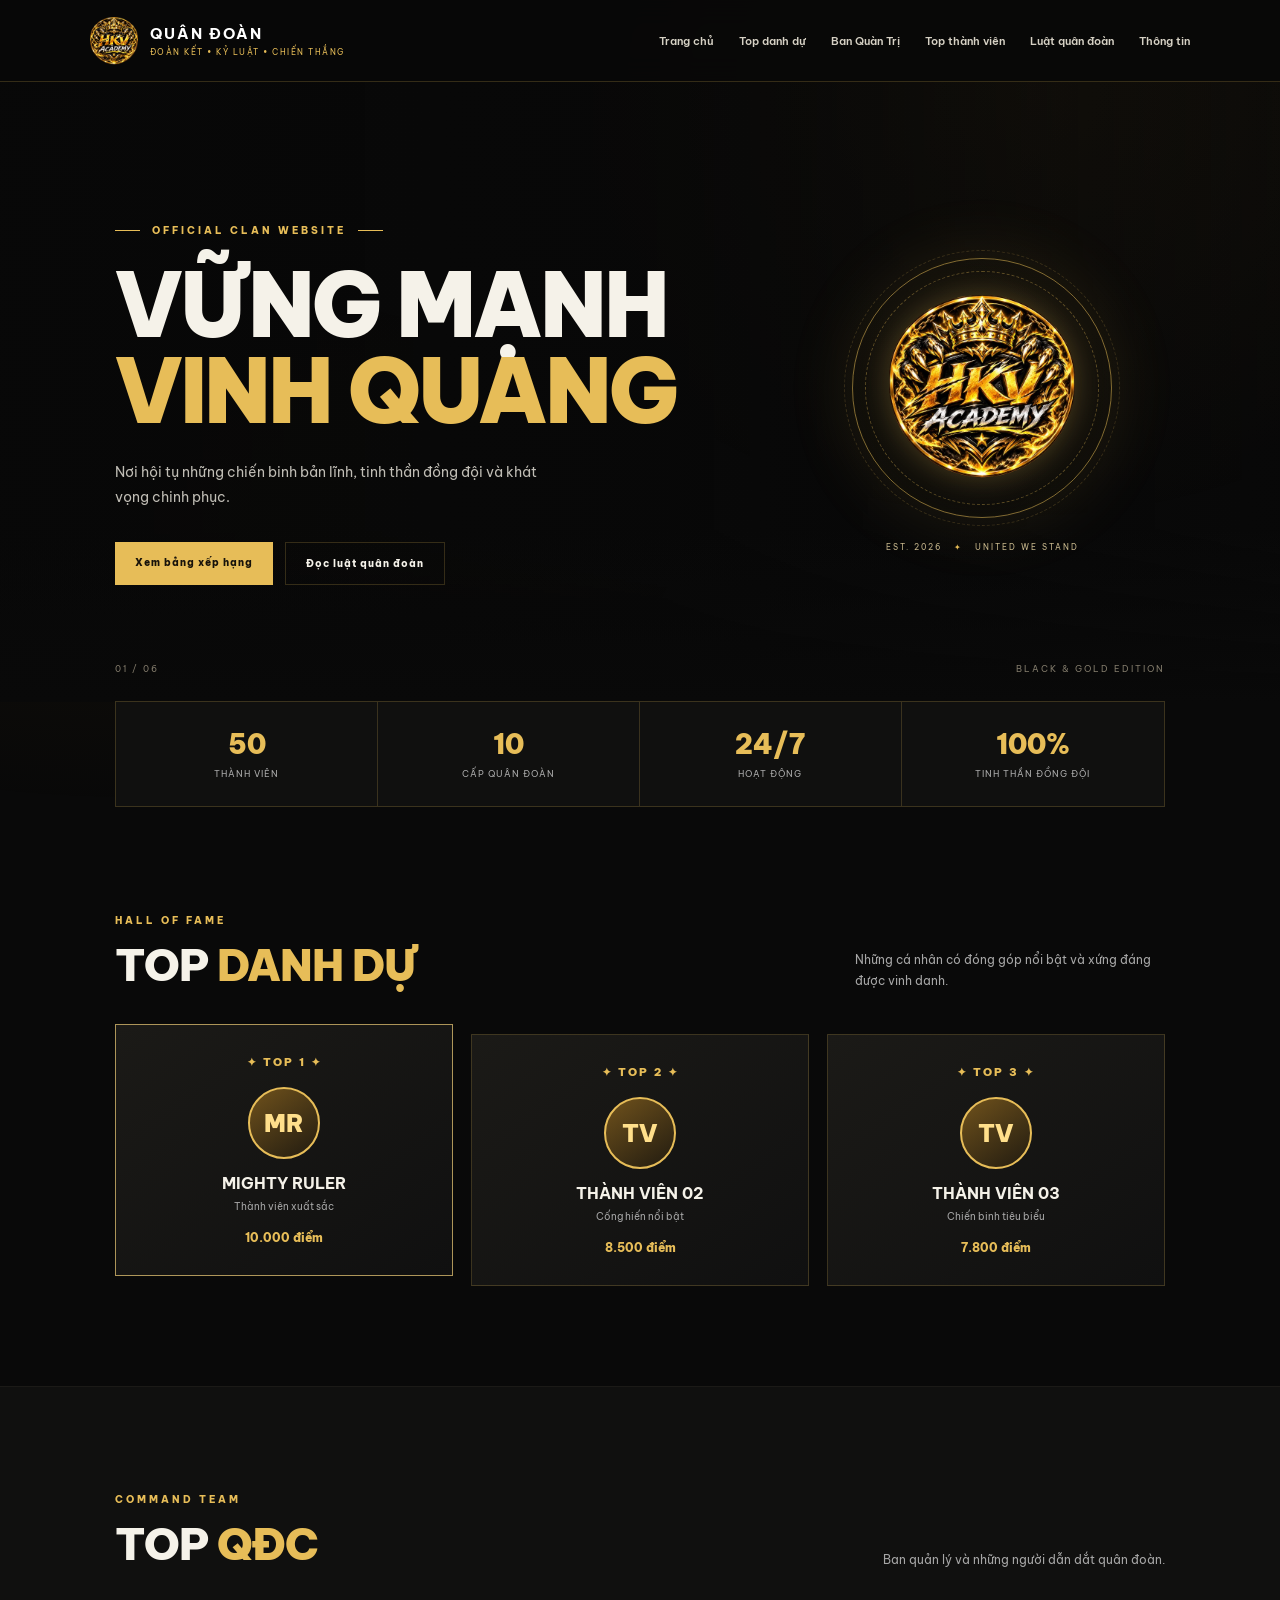
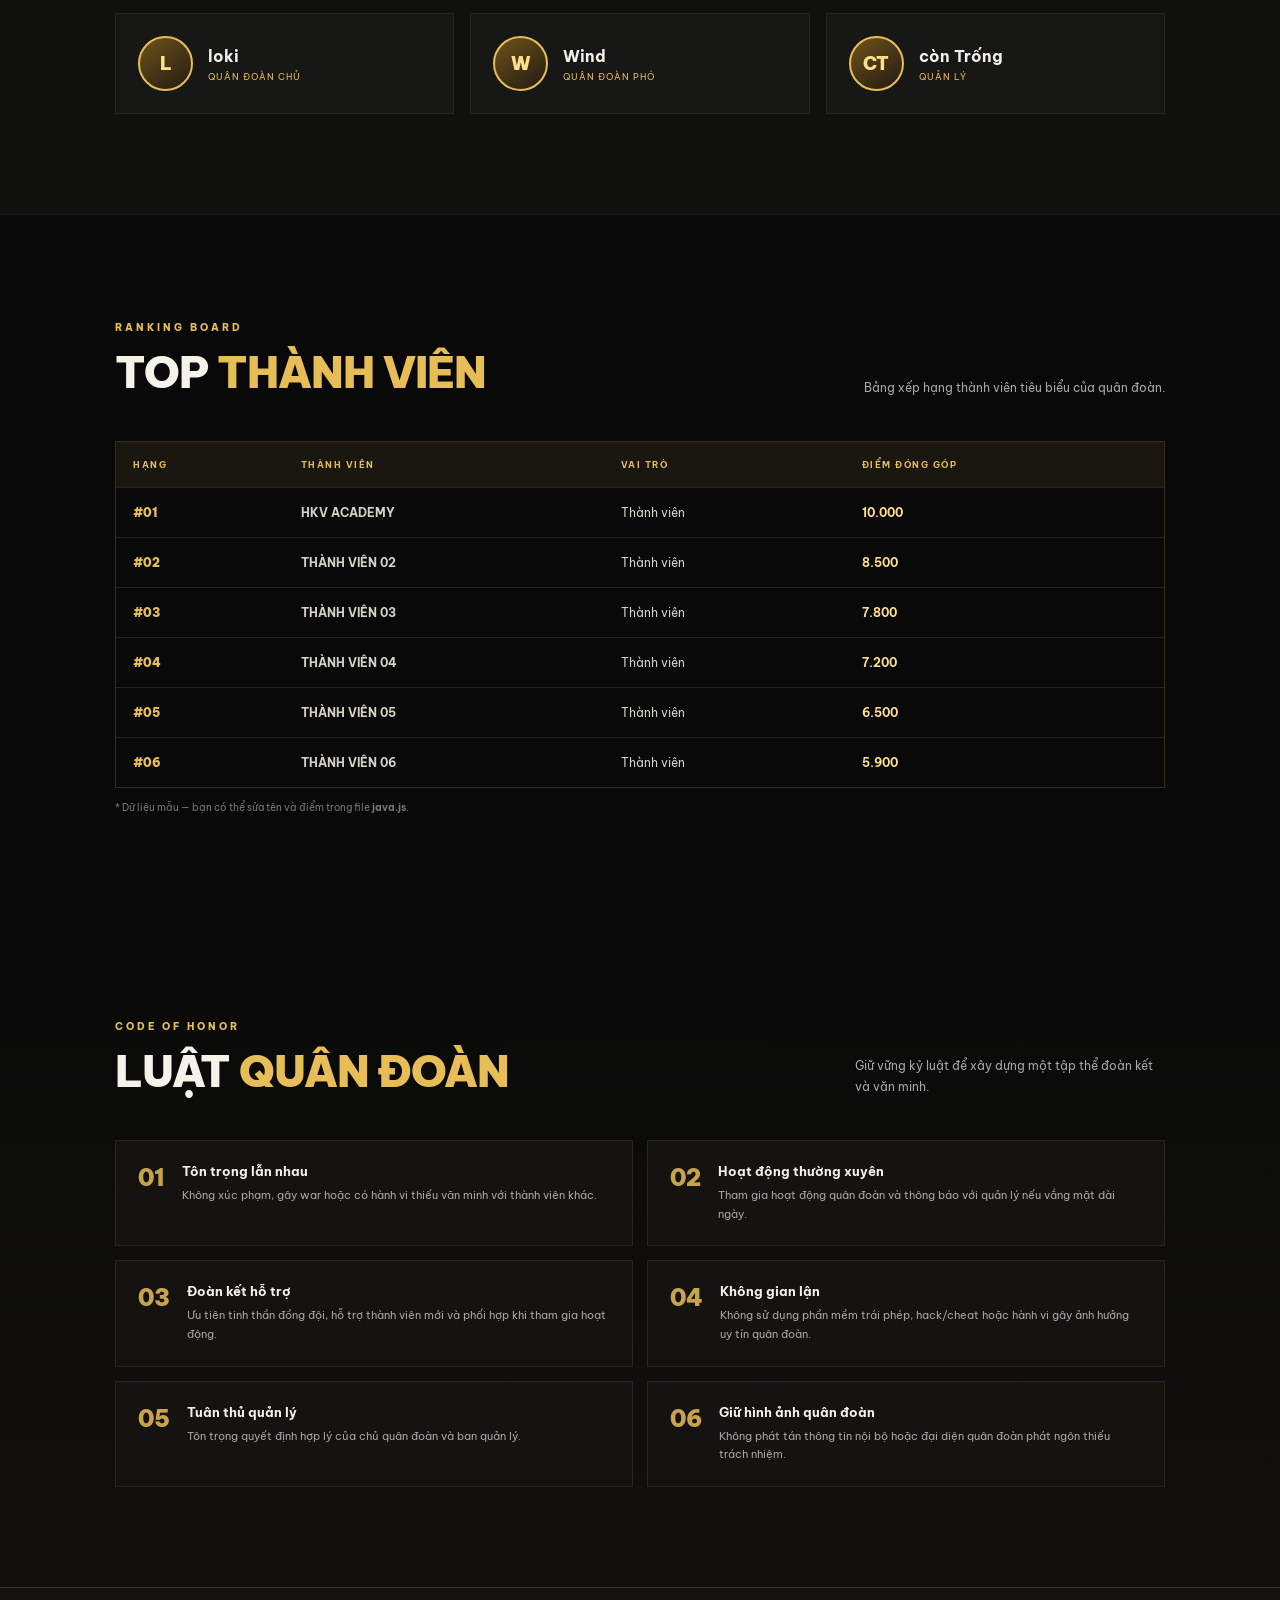
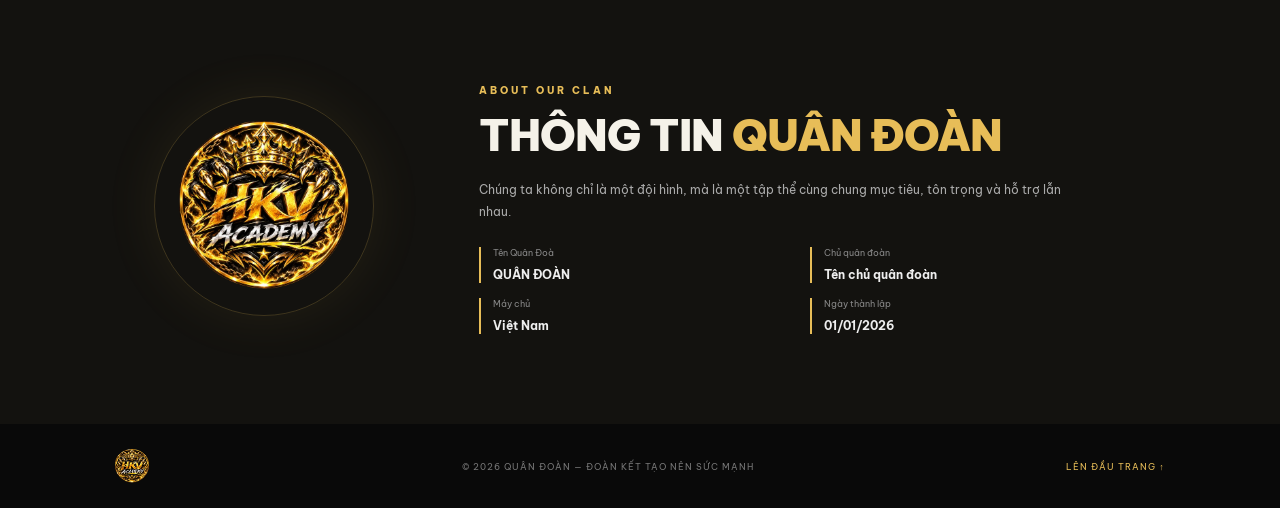
==== index.html @ 362e0b8a "Add files via upload" ====
<!DOCTYPE html>
<html lang="vi">
<head>
  <meta charset="UTF-8">
  <meta name="viewport" content="width=device-width, initial-scale=1.0">
  <meta name="theme-color" content="#090909">
  <title>QUÂN ĐOÀN | Trang chủ</title>
  <link rel="stylesheet" href="style.css">
</head>
<body>
  <div class="bg-glow"></div>
  <header class="site-header">
    <a class="brand" href="#home">
      <img src="logo.png" alt="Logo Quân Đoàn" class="brand-logo">
      <span><b>QUÂN ĐOÀN</b><small>ĐOÀN KẾT • KỶ LUẬT • CHIẾN THẮNG</small></span>
    </a>
    <button class="menu-toggle" id="menuToggle" aria-label="Mở menu">☰</button>
    <nav id="mainNav">
      <a href="#home">Trang chủ</a>
      <a href="#honor">Top danh dự</a>
      <a href="#leaders">Ban Quàn Trị</a>
      <a href="#members">Top thành viên</a>
      <a href="#rules">Luật quân đoàn</a>
      <a href="#about">Thông tin</a>
    </nav>
  </header>

  <main>
    <section class="hero" id="home">
      <div class="hero-content">
        <div class="eyebrow"><span></span> OFFICIAL CLAN WEBSITE <span></span></div>
        <h1>VỮNG MẠNH<br><em>VINH QUANG</em></h1>
        <p>Nơi hội tụ những chiến binh bản lĩnh, tinh thần đồng đội và khát vọng chinh phục.</p>
        <div class="hero-actions">
          <a class="btn btn-gold" href="#members">Xem bảng xếp hạng</a>
          <a class="btn btn-outline" href="#rules">Đọc luật quân đoàn</a>
        </div>
      </div>
      <div class="hero-mark">
        <div class="mark-ring"><img src="logo.png" alt="Biểu tượng quân đoàn"></div>
        <div class="mark-caption">EST. 2026 <span>✦</span> UNITED WE STAND</div>
      </div>
      <div class="hero-bottom"><span>01 / 06</span><span>BLACK & GOLD EDITION</span></div>
    </section>

    <section class="stats" aria-label="Thống kê quân đoàn">
      <div><strong id="statMembers">50</strong><span>Thành viên</span></div>
      <div><strong id="statLevel">10</strong><span>Cấp quân đoàn</span></div>
      <div><strong>24/7</strong><span>Hoạt động</span></div>
      <div><strong>100%</strong><span>Tinh thần đồng đội</span></div>
    </section>

    <section class="section" id="honor">
      <div class="section-heading">
        <div><span class="kicker">HALL OF FAME</span><h2>TOP <em>DANH DỰ</em></h2></div>
        <p>Những cá nhân có đóng góp nổi bật và xứng đáng được vinh danh.</p>
      </div>
      <div class="podium-grid" id="honorList"></div>
    </section>

    <section class="section dark-section" id="leaders">
      <div class="section-heading">
        <div><span class="kicker">COMMAND TEAM</span><h2>TOP <em>QĐC</em></h2></div>
        <p>Ban quản lý và những người dẫn dắt quân đoàn.</p>
      </div>
      <div class="leader-grid" id="leaderList"></div>
    </section>

    <section class="section" id="members">
      <div class="section-heading">
        <div><span class="kicker">RANKING BOARD</span><h2>TOP <em>THÀNH VIÊN</em></h2></div>
        <p>Bảng xếp hạng thành viên tiêu biểu của quân đoàn.</p>
      </div>
      <div class="table-wrap">
        <table>
          <thead><tr><th>HẠNG</th><th>THÀNH VIÊN</th><th>VAI TRÒ</th><th>ĐIỂM ĐÓNG GÓP</th></tr></thead>
          <tbody id="memberTable"></tbody>
        </table>
      </div>
      <p class="edit-note">* Dữ liệu mẫu — bạn có thể sửa tên và điểm trong file <b>java.js</b>.</p>
    </section>

    <section class="section rules-section" id="rules">
      <div class="section-heading">
        <div><span class="kicker">CODE OF HONOR</span><h2>LUẬT <em>QUÂN ĐOÀN</em></h2></div>
        <p>Giữ vững kỷ luật để xây dựng một tập thể đoàn kết và văn minh.</p>
      </div>
      <div class="rules-grid" id="rulesList"></div>
    </section>

    <section class="about-section" id="about">
      <div class="about-logo"><img src="logo.png" alt="Logo quân đoàn"></div>
      <div class="about-copy">
        <span class="kicker">ABOUT OUR CLAN</span>
        <h2>THÔNG TIN <em>QUÂN ĐOÀN</em></h2>
        <p class="about-description">Chúng ta không chỉ là một đội hình, mà là một tập thể cùng chung mục tiêu, tôn trọng và hỗ trợ lẫn nhau.</p>
        <div class="info-grid">
          <div><span>Tên Quân Đoà<nav></nav></span><b id="clanName">HKV ACADEMY</b></div>
          <div><span>Chủ quân đoàn</span><b id="clanLeader">LOKI</b></div>
          <div><span>Máy chủ</span><b id="clanServer">Việt Nam</b></div>
          <div><span>Ngày thành lập</span><b id="clanDate">5/9/2026</b></div>
        </div>
      </div>
    </section>
  </main>

  <footer>
    <img src="logo.png" alt="" class="footer-logo">
    <p>© <span id="year"></span> QUÂN ĐOÀN — ĐOÀN KẾT TẠO NÊN SỨC MẠNH</p>
    <a href="#home">LÊN ĐẦU TRANG ↑</a>
  </footer>
  <script src="java.js"></script>
</body>
</html>
---- style.css ----
@import url('https://fonts.googleapis.com/css2?family=Be+Vietnam+Pro:wght@300;400;500;600;700;800;900&display=swap');
:root{--gold:#e7bd58;--gold2:#ffdf8b;--black:#090909;--panel:#141414;--muted:#a6a6a6;--line:rgba(231,189,88,.2)}
*{box-sizing:border-box;margin:0;padding:0}
html{scroll-behavior:smooth;scroll-padding-top:90px}
body{font-family:'Be Vietnam Pro',Arial,sans-serif;background:var(--black);color:#f5f2e9;overflow-x:hidden}
.bg-glow{position:fixed;inset:0;pointer-events:none;background:radial-gradient(ellipse at 80% 10%,rgba(180,128,35,.09),transparent 38%),radial-gradient(ellipse at 10% 60%,rgba(180,128,35,.05),transparent 35%);z-index:-1}
.site-header{height:82px;padding:0 7%;display:flex;align-items:center;justify-content:space-between;background:rgba(8,8,8,.92);border-bottom:1px solid var(--line);position:sticky;top:0;z-index:20;backdrop-filter:blur(14px)}
.brand{display:flex;align-items:center;gap:12px;color:white;text-decoration:none}.brand-logo{width:48px;height:48px}.brand b{display:block;letter-spacing:2px;font-size:15px}.brand small{display:block;color:var(--gold);font-size:8px;letter-spacing:1.5px;margin-top:4px}
nav{display:flex;gap:25px}nav a{color:#d6d1c4;text-decoration:none;font-size:11px;font-weight:600;transition:.2s}nav a:hover{color:var(--gold)}
.menu-toggle{display:none;background:none;border:0;color:var(--gold);font-size:26px}
.hero{min-height:620px;padding:100px 9% 75px;display:flex;align-items:center;justify-content:space-between;position:relative;overflow:hidden;background:linear-gradient(90deg,rgba(8,8,8,.98) 0%,rgba(8,8,8,.82) 52%,rgba(8,8,8,.35) 100%),url('https://images.unsplash.com/photo-1519608487953-e999c86e7455?auto=format&fit=crop&w=1800&q=80') center/cover}
.hero:after{content:"";position:absolute;inset:0;background:linear-gradient(0deg,#090909,transparent 28%);pointer-events:none}
.hero-content{max-width:590px;z-index:1}.eyebrow,.kicker{color:var(--gold);font-size:10px;font-weight:800;letter-spacing:3px}.eyebrow{display:flex;align-items:center;gap:12px}.eyebrow span{width:25px;height:1px;background:var(--gold)}
h1{font-size:clamp(52px,7vw,88px);line-height:.98;letter-spacing:-3px;margin:25px 0;font-weight:900}h1 em,h2 em{font-style:normal;color:var(--gold)}
.hero-content p{max-width:440px;color:#c0bdb5;line-height:1.8;font-size:14px}.hero-actions{display:flex;gap:12px;margin-top:32px;flex-wrap:wrap}
.btn{padding:14px 20px;text-decoration:none;font-size:10px;font-weight:800;letter-spacing:1px;transition:.2s}.btn-gold{background:var(--gold);color:#17120a}.btn-gold:hover{background:var(--gold2);transform:translateY(-2px)}.btn-outline{border:1px solid var(--line);color:#f5f2e9}.btn-outline:hover{border-color:var(--gold);color:var(--gold)}
.hero-mark{z-index:1;text-align:center;margin-right:5%;}.mark-ring{width:260px;height:260px;border:1px solid rgba(231,189,88,.55);border-radius:50%;display:grid;place-items:center;box-shadow:0 0 70px rgba(231,189,88,.12),inset 0 0 50px rgba(231,189,88,.08);position:relative}.mark-ring:before,.mark-ring:after{content:"";position:absolute;inset:12px;border:1px dashed rgba(231,189,88,.35);border-radius:50%}.mark-ring:after{inset:-9px;border-color:rgba(231,189,88,.18)}.mark-ring img{width:72%;filter:drop-shadow(0 0 18px rgba(231,189,88,.35))}.mark-caption{font-size:8px;letter-spacing:2px;color:#c9b98f;margin-top:24px}.mark-caption span{color:var(--gold);padding:0 8px}.hero-bottom{position:absolute;z-index:2;bottom:28px;left:9%;right:9%;display:flex;justify-content:space-between;color:#827b6b;font-size:9px;letter-spacing:2px}
.stats{display:grid;grid-template-columns:repeat(4,1fr);margin:0 9%;border:1px solid var(--line);background:#10100f;transform:translateY(-1px)}.stats div{text-align:center;padding:25px 10px;border-right:1px solid var(--line)}.stats div:last-child{border:0}.stats strong{display:block;color:var(--gold);font-size:27px;font-weight:900}.stats span{font-size:9px;color:#aaa;letter-spacing:1px;text-transform:uppercase}
.section{padding:100px 9%}.dark-section{background:#10100f;border-top:1px solid #1b1a17;border-bottom:1px solid #1b1a17}.section-heading{display:flex;justify-content:space-between;align-items:end;gap:25px;margin-bottom:42px}.section-heading h2,.about-copy h2{font-size:clamp(28px,4vw,43px);letter-spacing:-1px;margin-top:10px;font-weight:900}.section-heading p{max-width:310px;color:var(--muted);font-size:12px;line-height:1.8}
.podium-grid{display:grid;grid-template-columns:repeat(3,1fr);gap:18px}.honor-card{background:linear-gradient(145deg,#1b1a17,#101010);border:1px solid var(--line);padding:30px 22px;text-align:center;position:relative}.honor-card:first-child{border-color:rgba(255,218,126,.65);transform:translateY(-10px)}.rank{color:var(--gold);font-size:11px;letter-spacing:2px;font-weight:900}.avatar{width:72px;height:72px;margin:18px auto 14px;border-radius:50%;display:grid;place-items:center;background:linear-gradient(145deg,#70521c,#211b10);border:2px solid var(--gold);color:var(--gold2);font-size:24px;font-weight:900}.honor-card h3,.leader-card h3{font-size:16px}.honor-card p,.leader-card p{color:var(--muted);font-size:10px;margin-top:7px}.honor-card .score{color:var(--gold);font-size:12px;margin-top:17px;font-weight:800}
.leader-grid{display:grid;grid-template-columns:repeat(3,1fr);gap:16px}.leader-card{padding:22px;background:#171715;border:1px solid #29251b;display:flex;align-items:center;gap:15px}.leader-card .avatar{width:55px;height:55px;flex:none;margin:0;font-size:18px}.leader-card .role{color:var(--gold);font-size:9px;letter-spacing:1px;margin-top:5px}
.table-wrap{overflow-x:auto;border:1px solid var(--line)}table{width:100%;border-collapse:collapse;min-width:560px}th{text-align:left;color:var(--gold);font-size:9px;letter-spacing:1.5px;background:#19170f;padding:17px}td{padding:17px;border-top:1px solid #24221c;color:#d6d2c8;font-size:12px}tbody tr:hover{background:#17150f}.rank-cell{color:var(--gold);font-weight:900}.points{color:var(--gold2);font-weight:700}.edit-note{color:#777;font-size:10px;margin-top:13px}
.rules-section{background:linear-gradient(180deg,#090909,#11100d)}.rules-grid{display:grid;grid-template-columns:repeat(2,1fr);gap:14px}.rule-card{display:flex;gap:17px;padding:22px;background:#141310;border:1px solid #29251b}.rule-number{font-size:23px;font-weight:900;color:var(--gold);opacity:.85}.rule-card h3{font-size:13px;margin-bottom:7px}.rule-card p{font-size:11px;color:var(--muted);line-height:1.7}
.about-section{padding:90px 12%;display:grid;grid-template-columns:260px 1fr;gap:65px;align-items:center;background:#13120f;border-top:1px solid var(--line)}.about-logo{width:220px;height:220px;border:1px solid var(--line);border-radius:50%;display:grid;place-items:center;box-shadow:0 0 55px rgba(231,189,88,.08)}.about-logo img{width:78%}.about-description{color:#aaa;font-size:12px;line-height:1.8;max-width:600px;margin:17px 0 25px}.info-grid{display:grid;grid-template-columns:repeat(2,1fr);gap:15px}.info-grid div{border-left:2px solid var(--gold);padding-left:12px}.info-grid span{display:block;color:#888;font-size:9px;margin-bottom:5px}.info-grid b{font-size:12px;color:#eee}
footer{padding:25px 9%;display:flex;align-items:center;justify-content:space-between;gap:15px;color:#777;font-size:9px;letter-spacing:1px}.footer-logo{width:34px}footer a{color:var(--gold);text-decoration:none}
@media(max-width:900px){.site-header{padding:0 5%}nav{gap:12px}nav a{font-size:9px}.hero{padding-left:7%;padding-right:7%}.hero-mark{margin-right:0}.mark-ring{width:210px;height:210px}.section{padding:75px 7%}.leader-grid{grid-template-columns:repeat(2,1fr)}}
@media(max-width:650px){.site-header{height:70px}.menu-toggle{display:block}nav{display:none;position:absolute;top:70px;left:0;right:0;padding:18px 6%;background:#0d0d0c;border-bottom:1px solid var(--line);flex-direction:column;gap:18px}nav.open{display:flex}nav a{font-size:11px}.hero{min-height:650px;padding-top:65px;display:block;background-position:60% center}.hero-mark{margin:55px auto 0;width:max-content}.mark-ring{width:145px;height:145px}.mark-caption{margin-top:14px;font-size:7px}.hero-bottom{left:7%;right:7%}.stats{margin:0 5%;grid-template-columns:repeat(2,1fr)}.stats div:nth-child(2){border-right:0}.stats div:nth-child(-n+2){border-bottom:1px solid var(--line)}.stats strong{font-size:22px}.section{padding:65px 6%}.section-heading{display:block}.section-heading p{margin-top:13px}.podium-grid{grid-template-columns:1fr;gap:12px}.honor-card:first-child{transform:none}.leader-grid{grid-template-columns:1fr}.rules-grid{grid-template-columns:1fr}.about-section{padding:65px 7%;grid-template-columns:1fr;gap:30px}.about-logo{width:150px;height:150px;margin:auto}.info-grid{gap:18px}footer{padding:22px 6%;flex-wrap:wrap}footer p{flex:1;min-width:190px}}
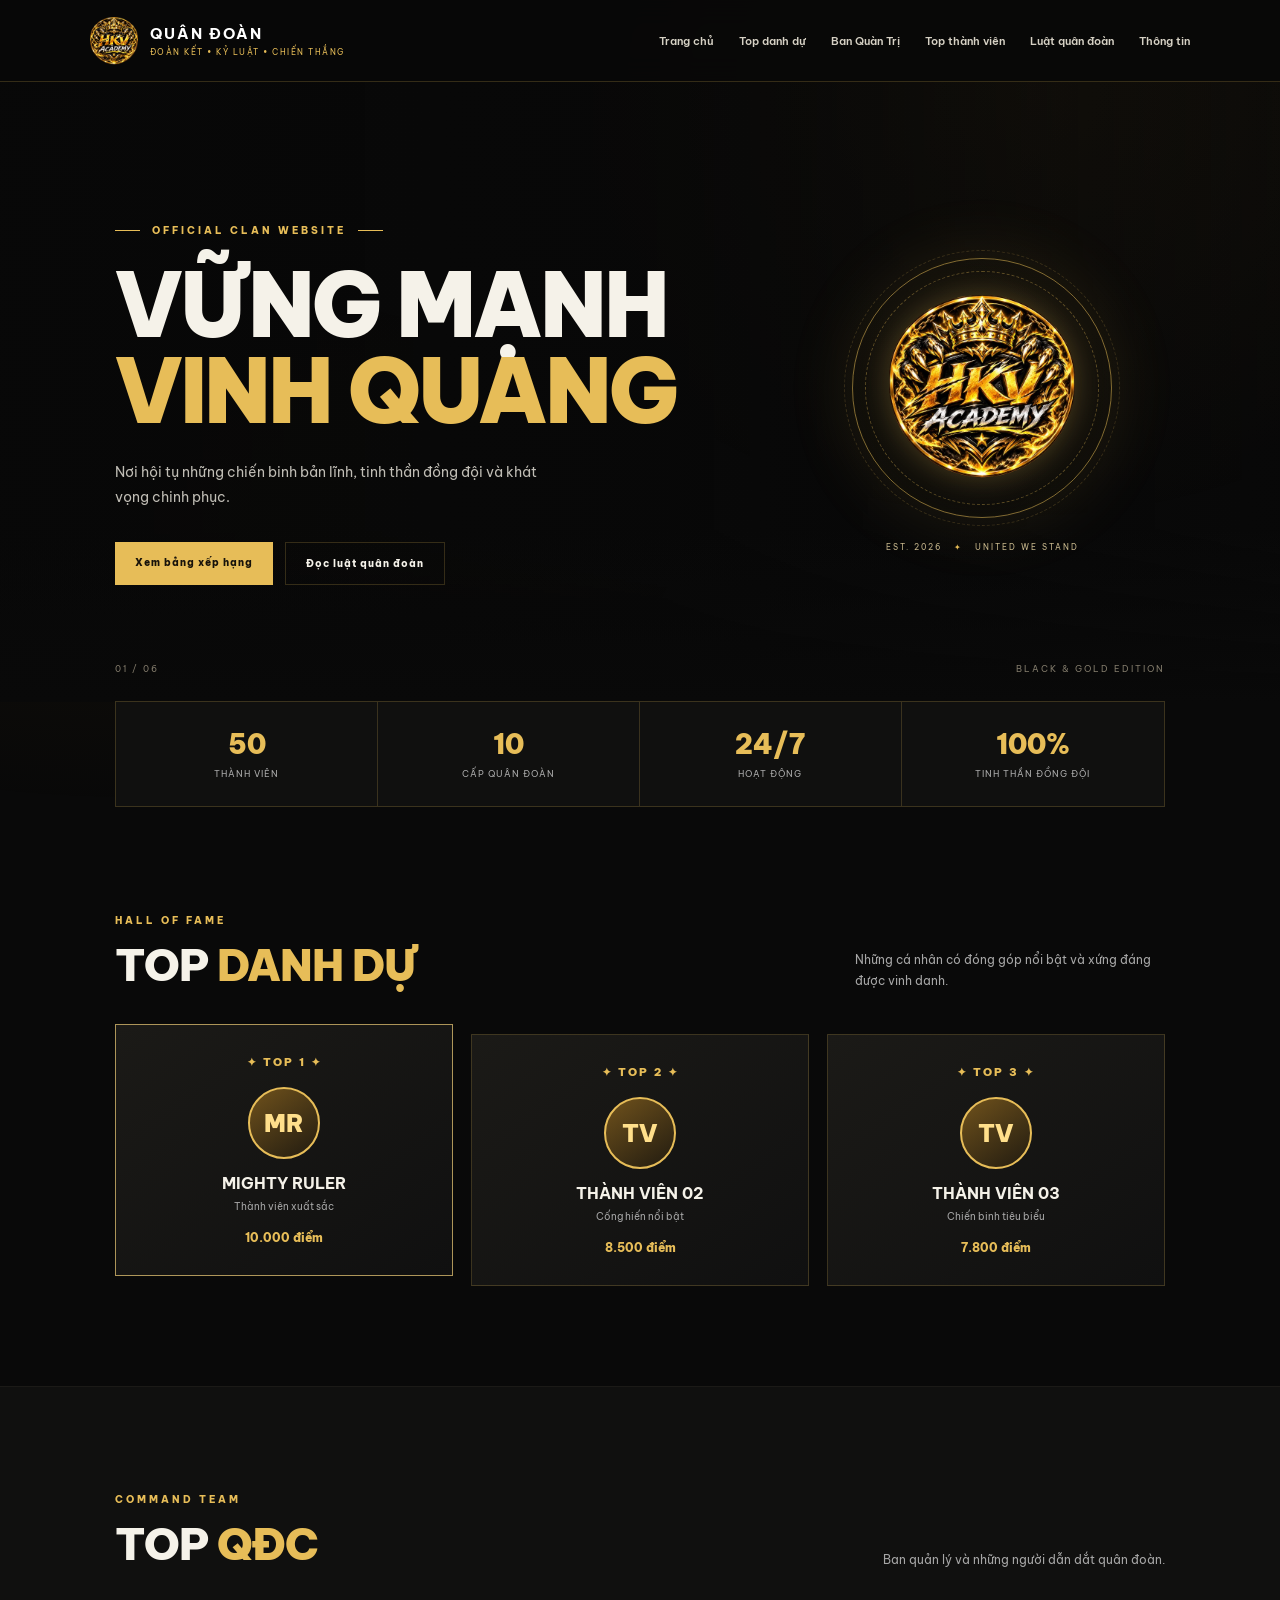
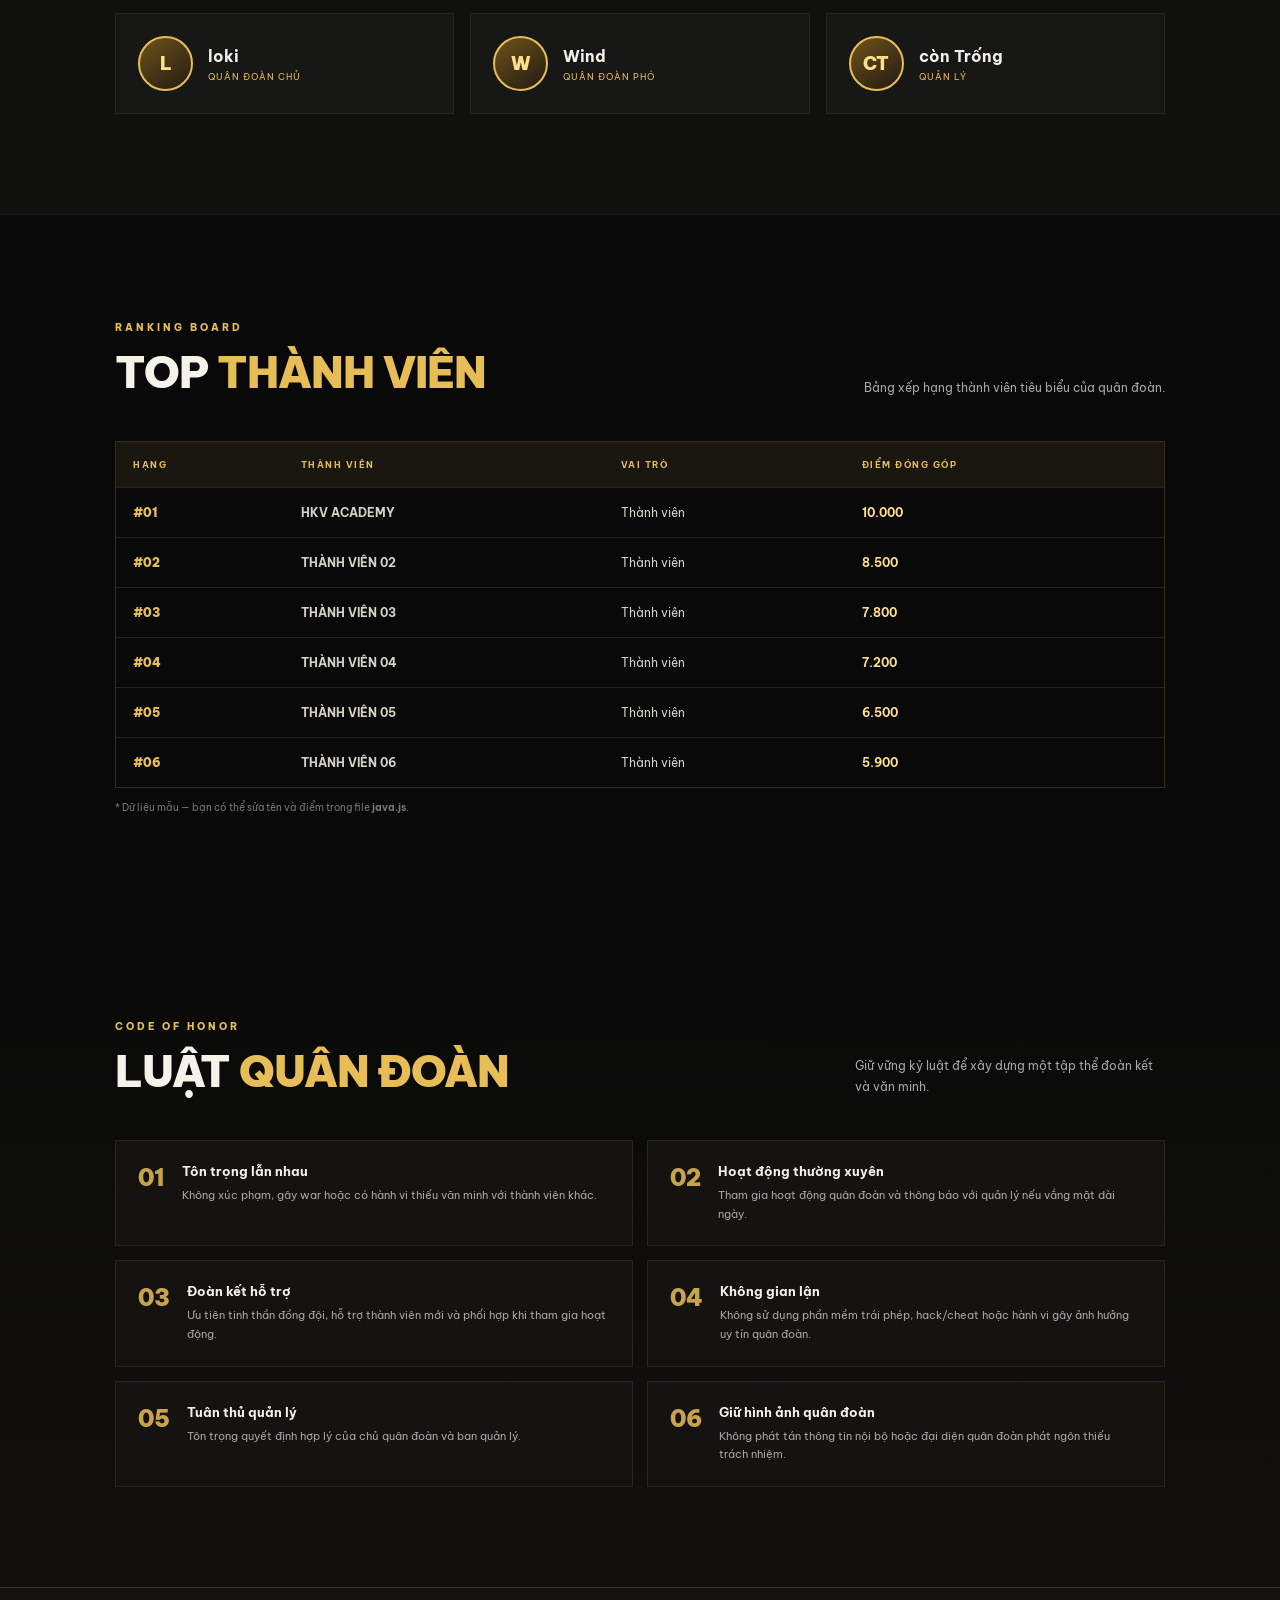
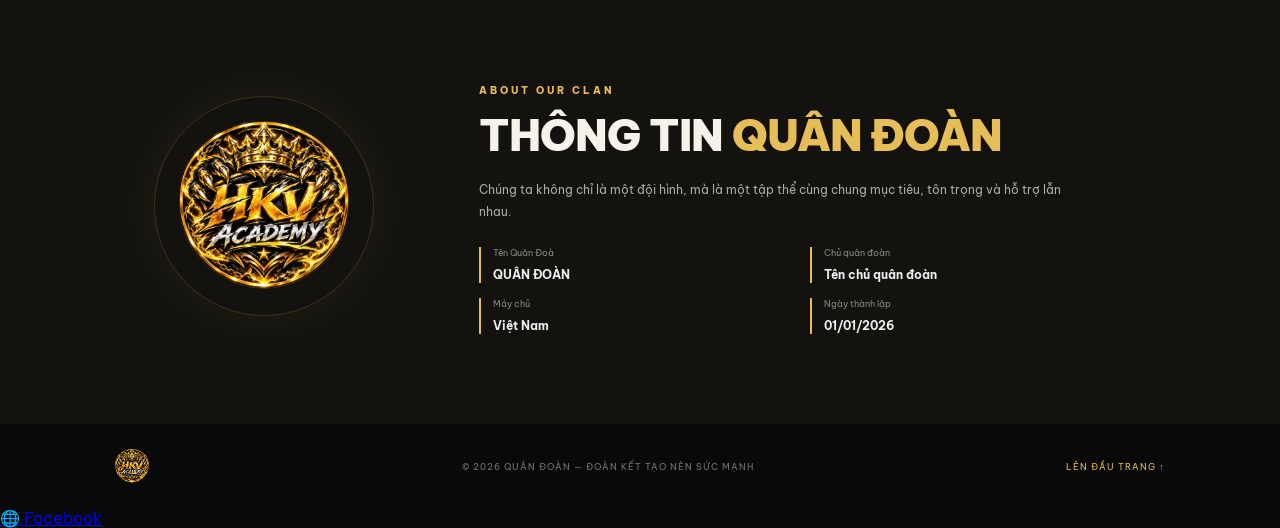
==== commit 4226c4f8: "Update index.html" ====
--- a/index.html
+++ b/index.html
@@ -110,5 +110,11 @@
     <a href="#home">LÊN ĐẦU TRANG ↑</a>
   </footer>
   <script src="java.js"></script>
+  <a href="https://www.facebook.com/USERNAME"
+   target="_blank"
+   rel="noopener noreferrer"
+   class="facebook-btn">
+   🌐 Facebook
+</a>
 </body>
-</html>+</html>
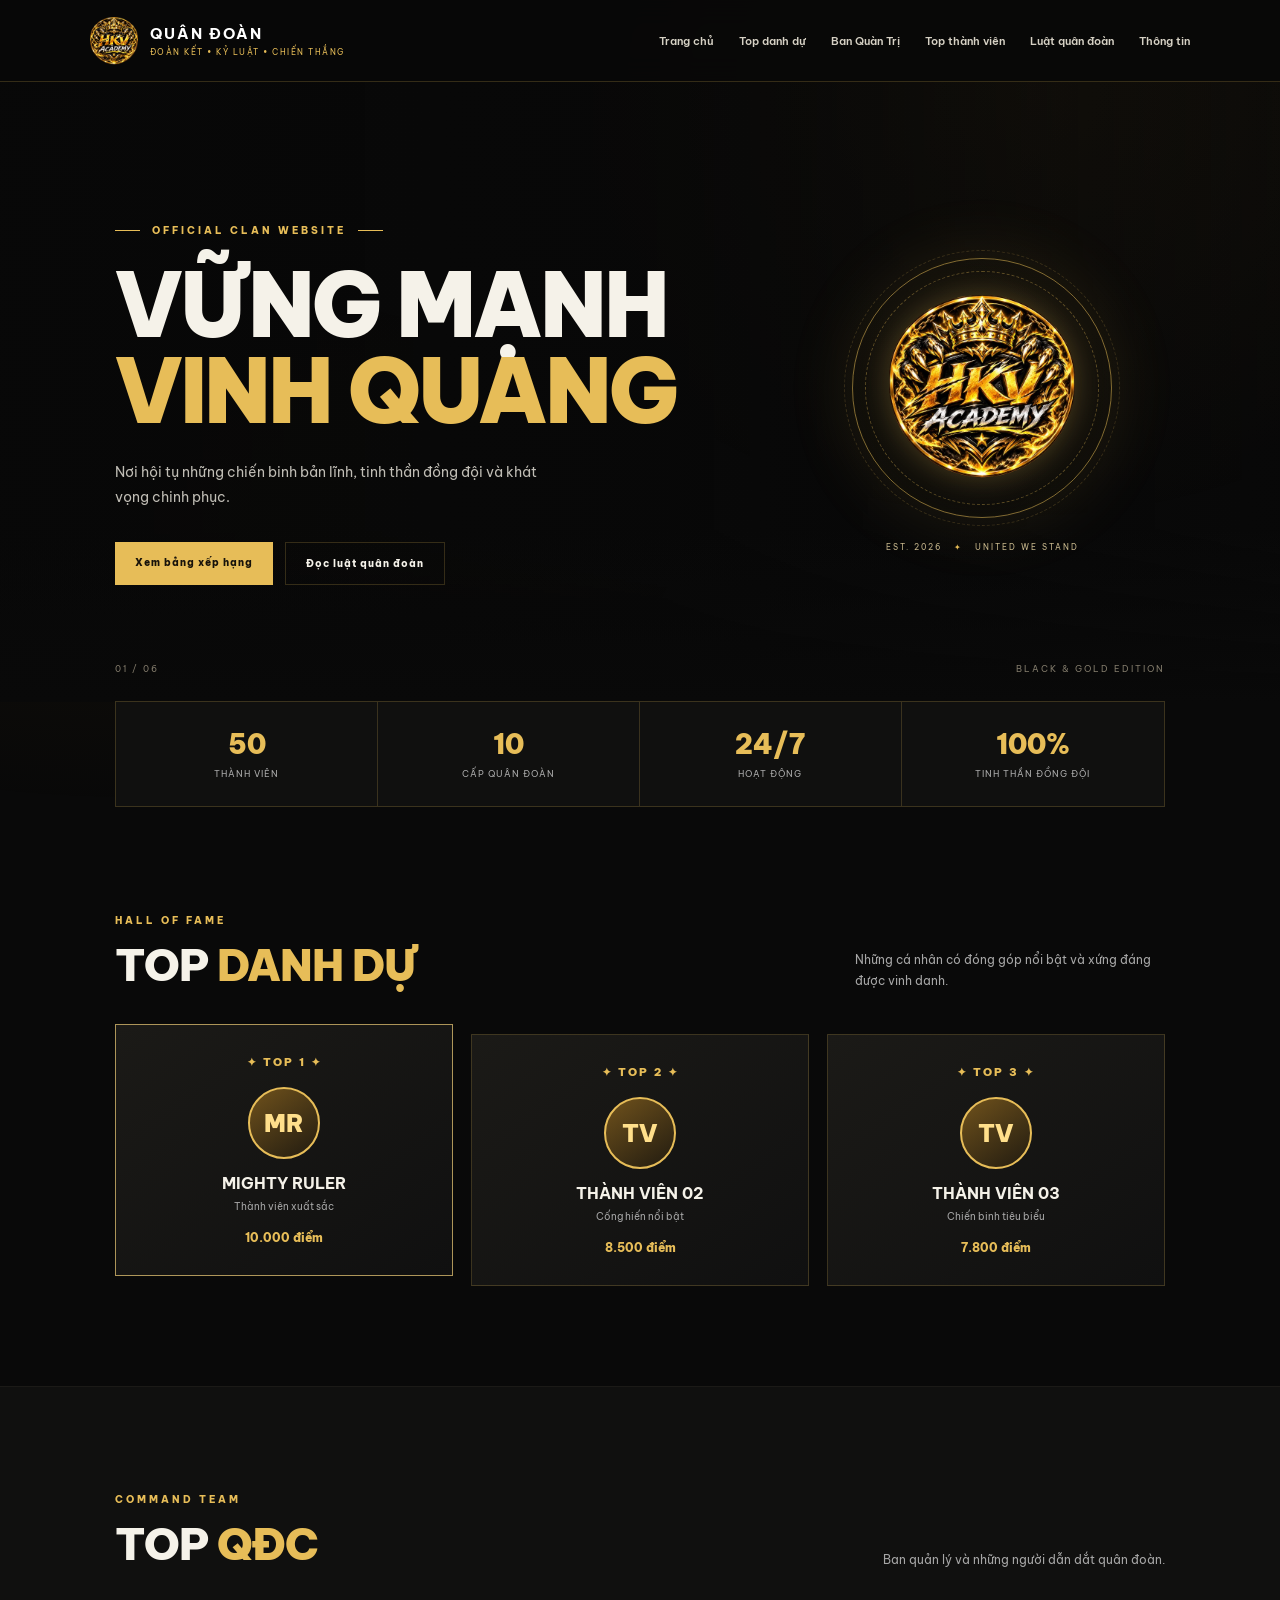
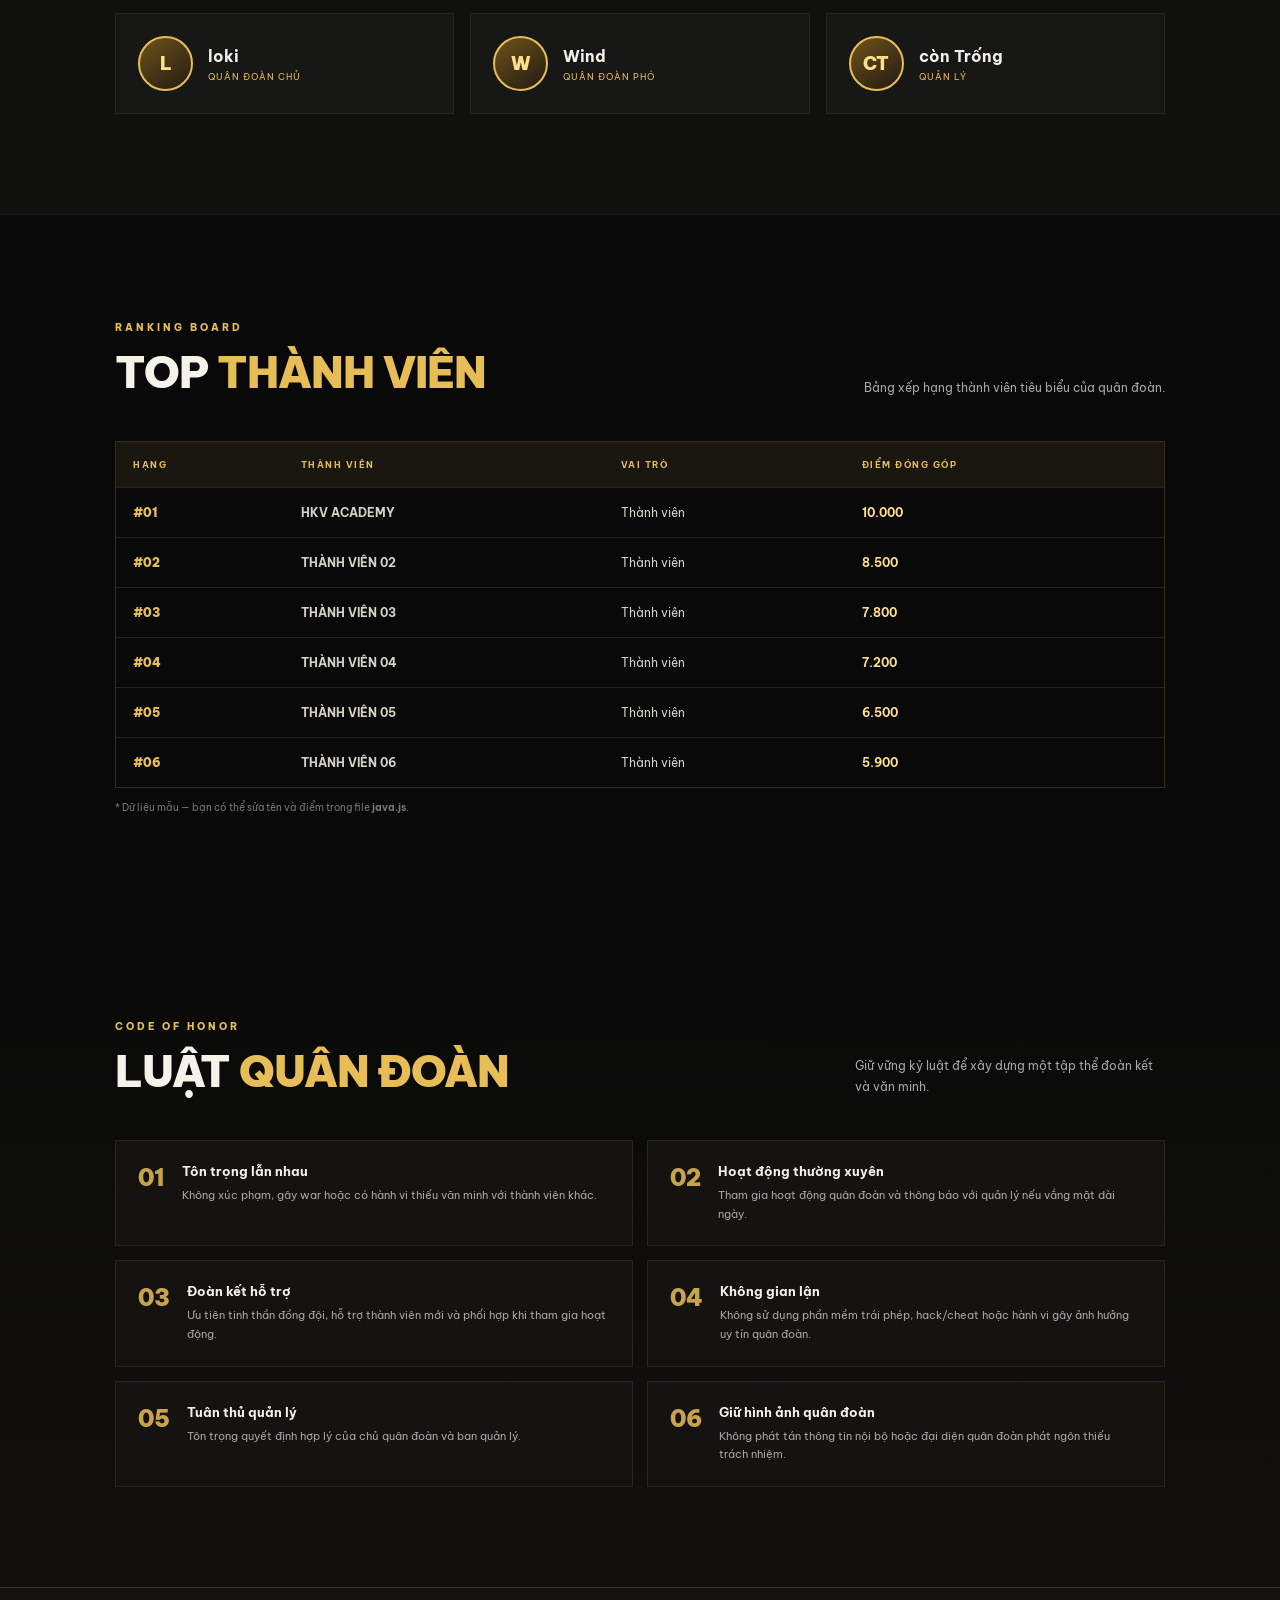
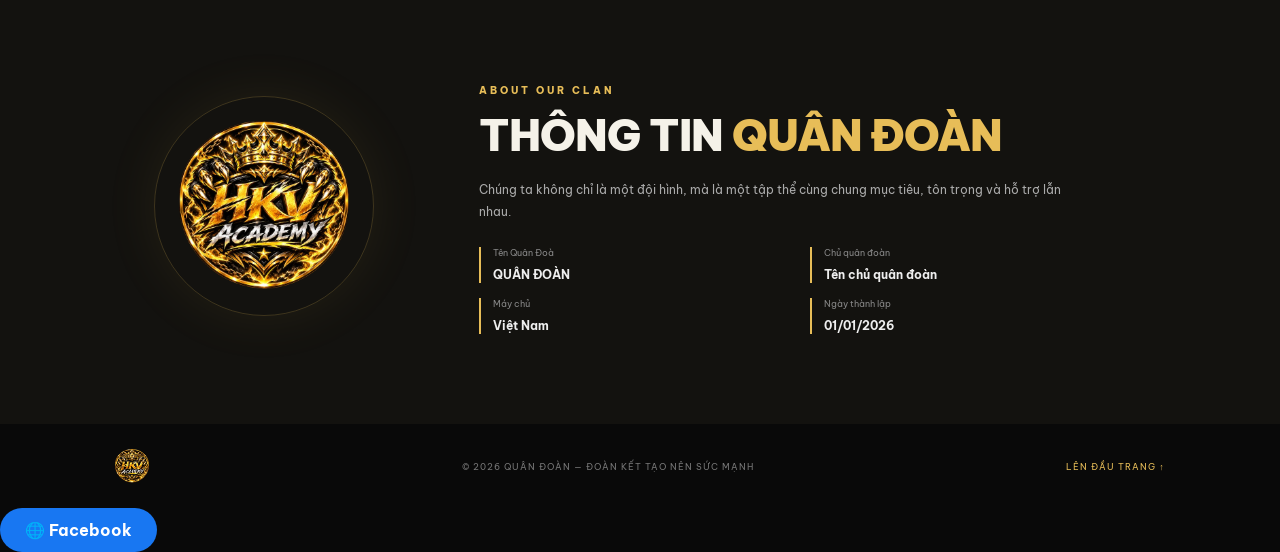
==== commit 211200a8: "Update index.html" ====
--- a/index.html
+++ b/index.html
@@ -110,7 +110,7 @@
     <a href="#home">LÊN ĐẦU TRANG ↑</a>
   </footer>
   <script src="java.js"></script>
-  <a href="https://www.facebook.com/USERNAME"
+  <a href="https://www.facebook.com/share/1FVz436ten/?mibextid=wwXIfr"
    target="_blank"
    rel="noopener noreferrer"
    class="facebook-btn">
--- a/style.css
+++ b/style.css
@@ -25,3 +25,18 @@
 footer{padding:25px 9%;display:flex;align-items:center;justify-content:space-between;gap:15px;color:#777;font-size:9px;letter-spacing:1px}.footer-logo{width:34px}footer a{color:var(--gold);text-decoration:none}
 @media(max-width:900px){.site-header{padding:0 5%}nav{gap:12px}nav a{font-size:9px}.hero{padding-left:7%;padding-right:7%}.hero-mark{margin-right:0}.mark-ring{width:210px;height:210px}.section{padding:75px 7%}.leader-grid{grid-template-columns:repeat(2,1fr)}}
 @media(max-width:650px){.site-header{height:70px}.menu-toggle{display:block}nav{display:none;position:absolute;top:70px;left:0;right:0;padding:18px 6%;background:#0d0d0c;border-bottom:1px solid var(--line);flex-direction:column;gap:18px}nav.open{display:flex}nav a{font-size:11px}.hero{min-height:650px;padding-top:65px;display:block;background-position:60% center}.hero-mark{margin:55px auto 0;width:max-content}.mark-ring{width:145px;height:145px}.mark-caption{margin-top:14px;font-size:7px}.hero-bottom{left:7%;right:7%}.stats{margin:0 5%;grid-template-columns:repeat(2,1fr)}.stats div:nth-child(2){border-right:0}.stats div:nth-child(-n+2){border-bottom:1px solid var(--line)}.stats strong{font-size:22px}.section{padding:65px 6%}.section-heading{display:block}.section-heading p{margin-top:13px}.podium-grid{grid-template-columns:1fr;gap:12px}.honor-card:first-child{transform:none}.leader-grid{grid-template-columns:1fr}.rules-grid{grid-template-columns:1fr}.about-section{padding:65px 7%;grid-template-columns:1fr;gap:30px}.about-logo{width:150px;height:150px;margin:auto}.info-grid{gap:18px}footer{padding:22px 6%;flex-wrap:wrap}footer p{flex:1;min-width:190px}}
+.facebook-btn {
+    display: inline-block;
+    padding: 12px 25px;
+    background: #1877F2;
+    color: white;
+    text-decoration: none;
+    border-radius: 30px;
+    font-weight: bold;
+    transition: 0.3s;
+}
+
+.facebook-btn:hover {
+    background: #0756b5;
+    transform: scale(1.05);
+}
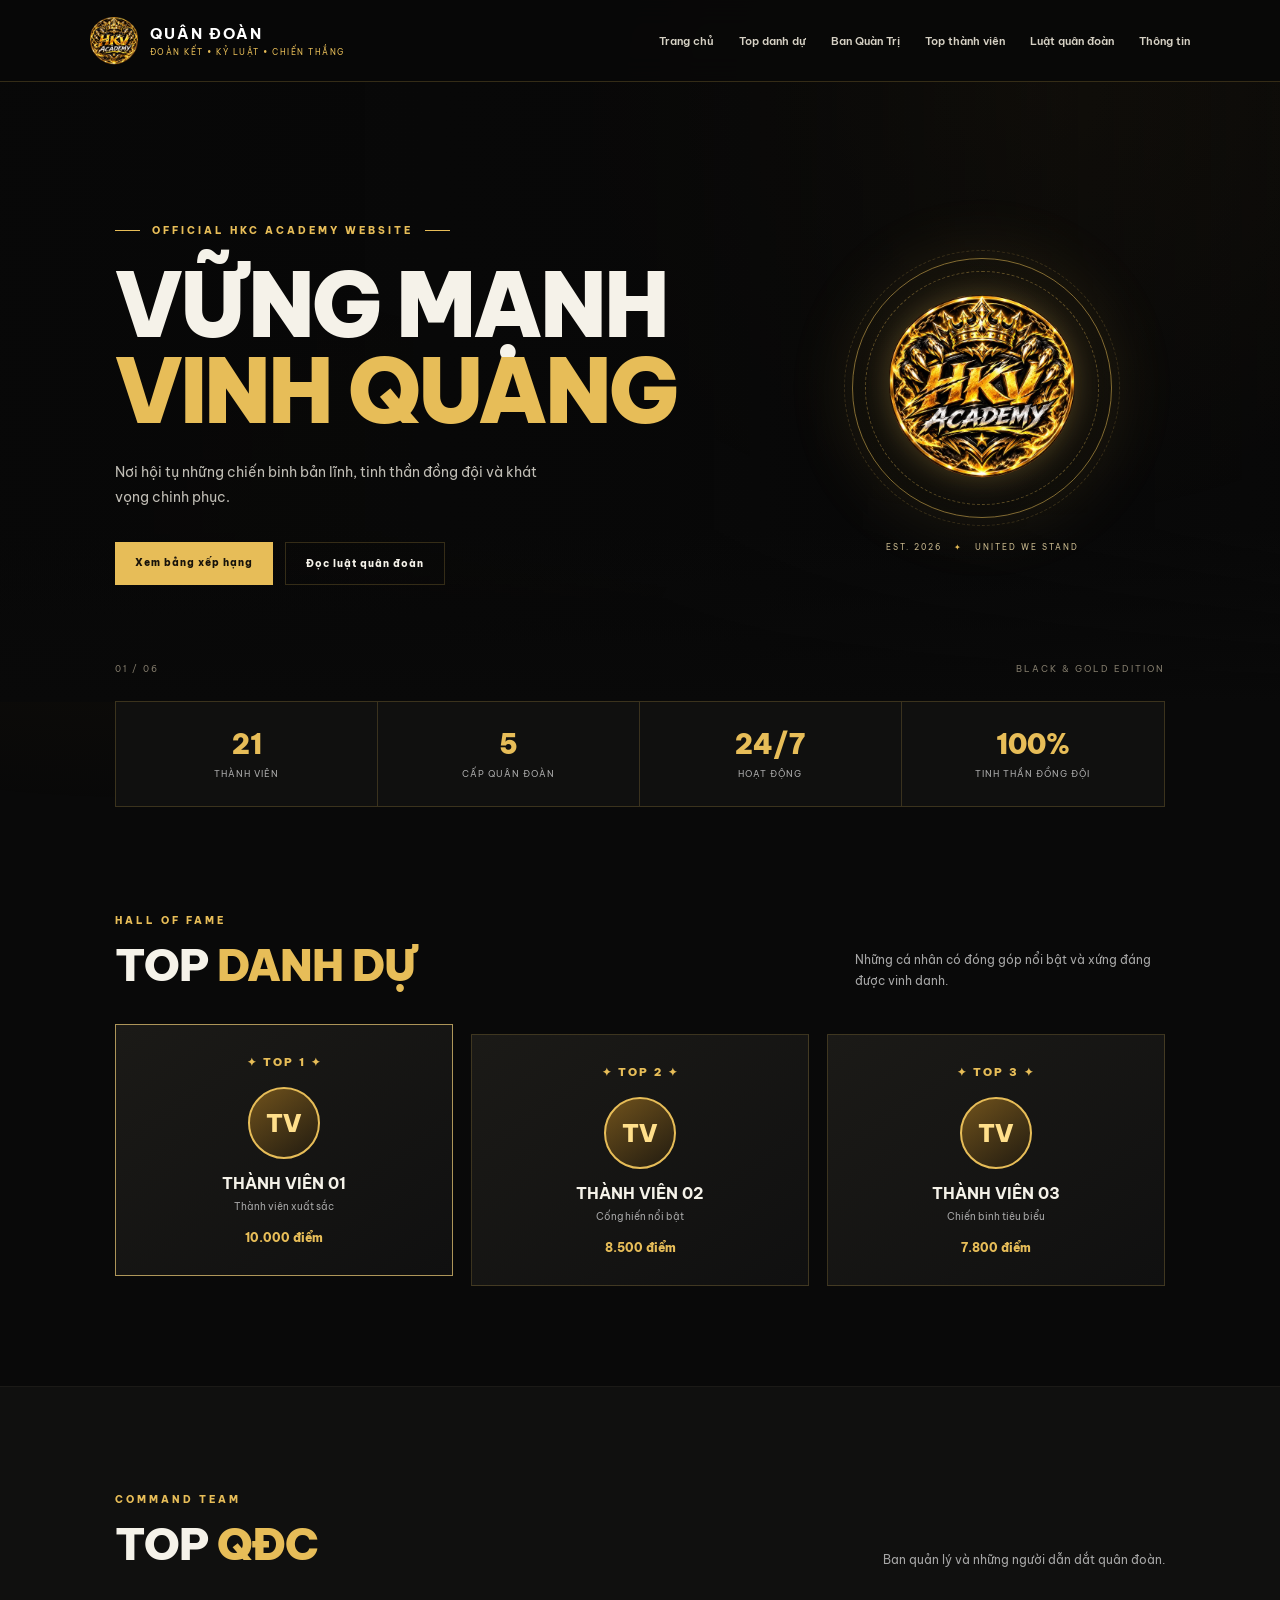
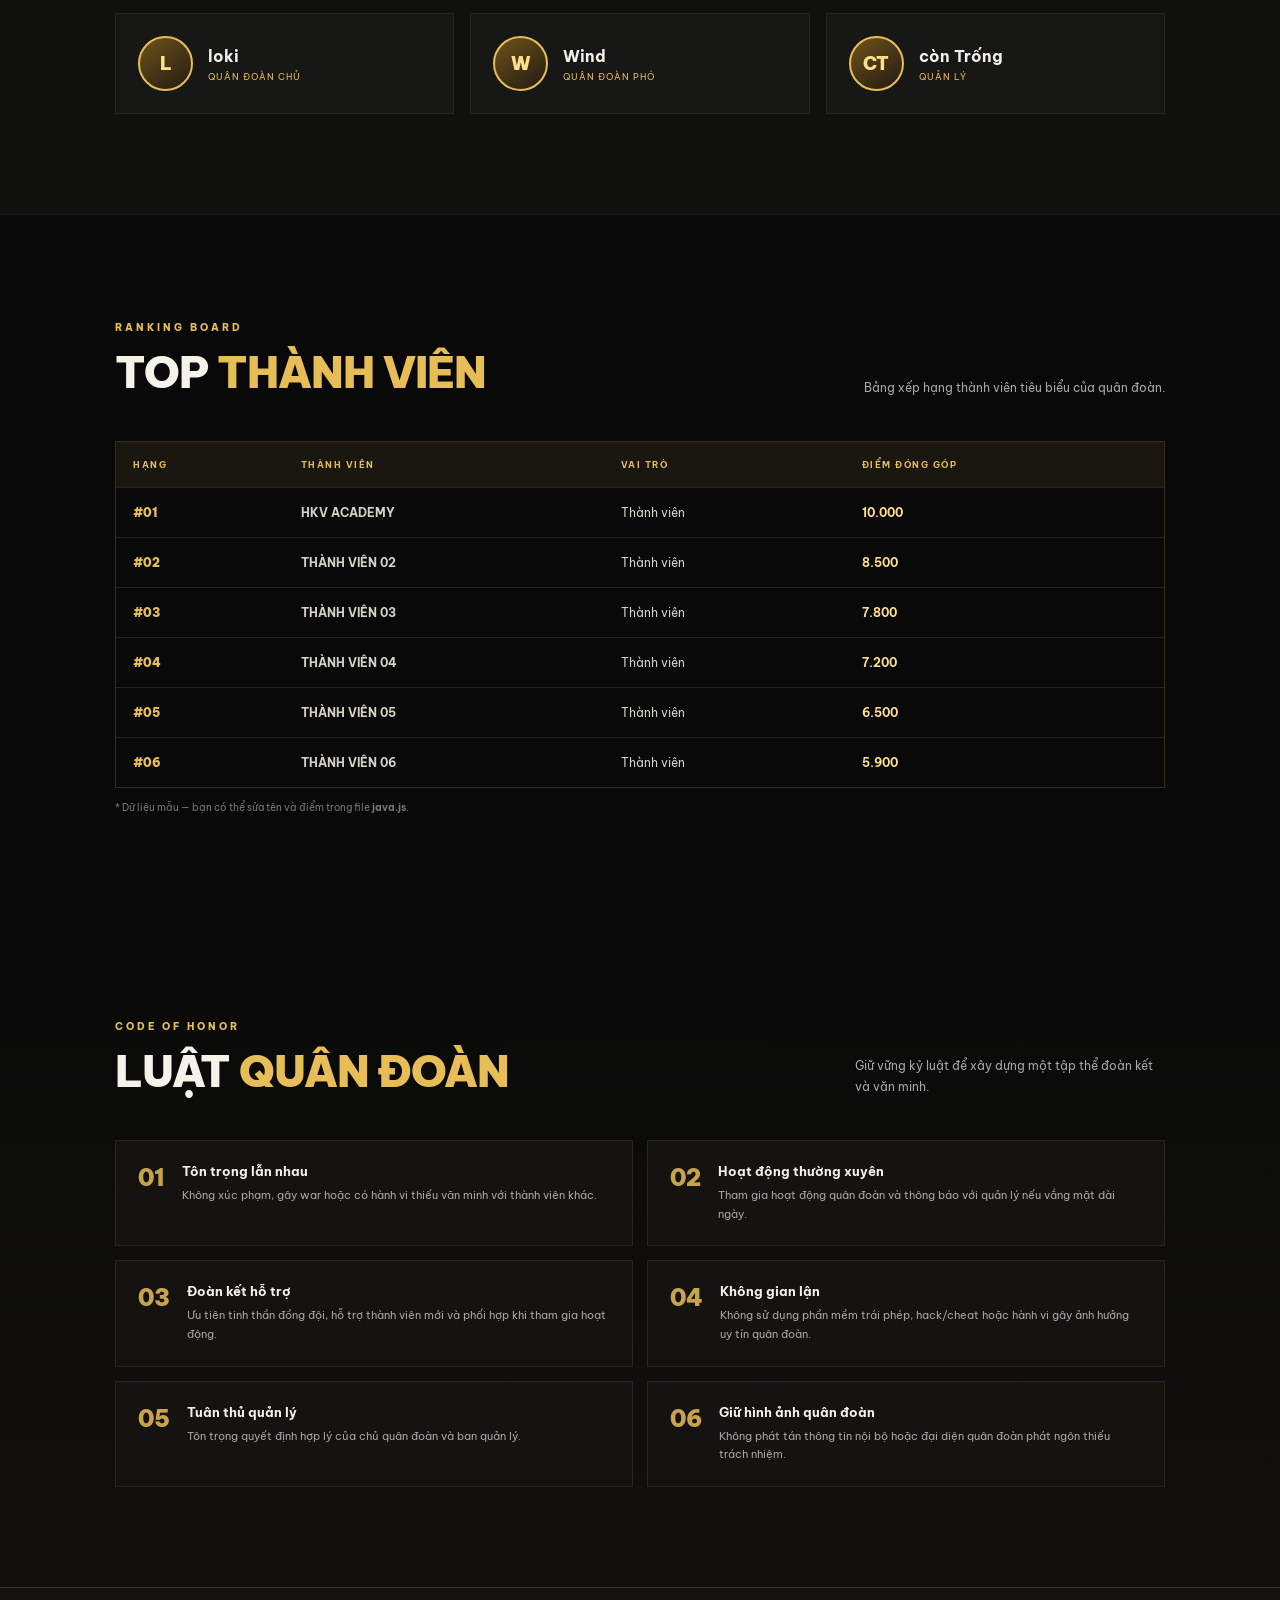
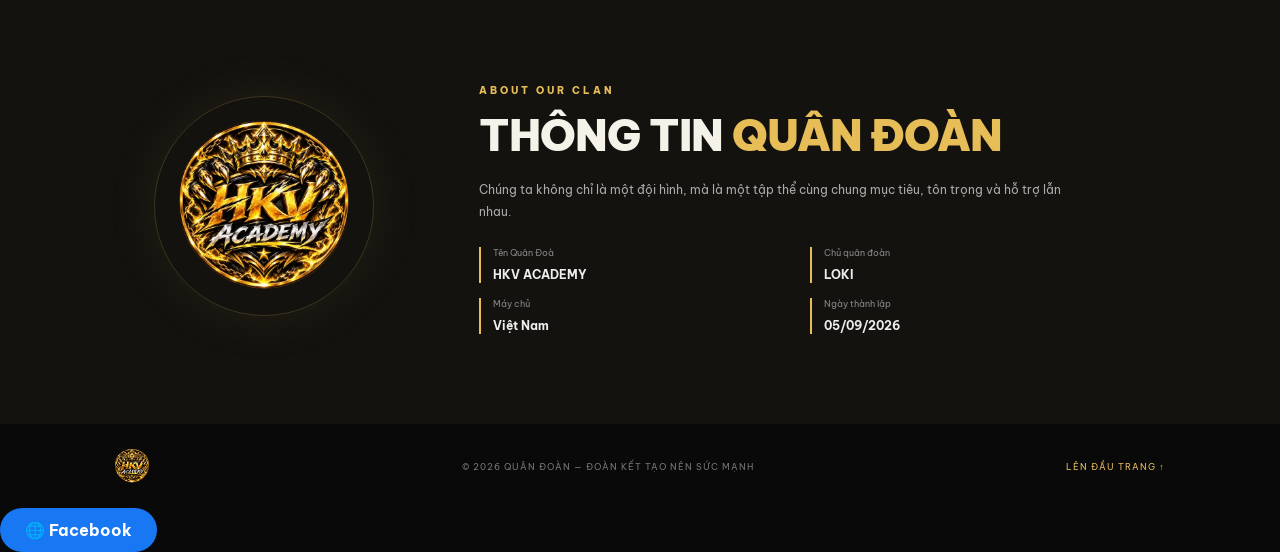
==== commit 50265719: "Update index.html" ====
--- a/index.html
+++ b/index.html
@@ -28,7 +28,7 @@
   <main>
     <section class="hero" id="home">
       <div class="hero-content">
-        <div class="eyebrow"><span></span> OFFICIAL CLAN WEBSITE <span></span></div>
+        <div class="eyebrow"><span></span> OFFICIAL HKC ACADEMY WEBSITE <span></span></div>
         <h1>VỮNG MẠNH<br><em>VINH QUANG</em></h1>
         <p>Nơi hội tụ những chiến binh bản lĩnh, tinh thần đồng đội và khát vọng chinh phục.</p>
         <div class="hero-actions">
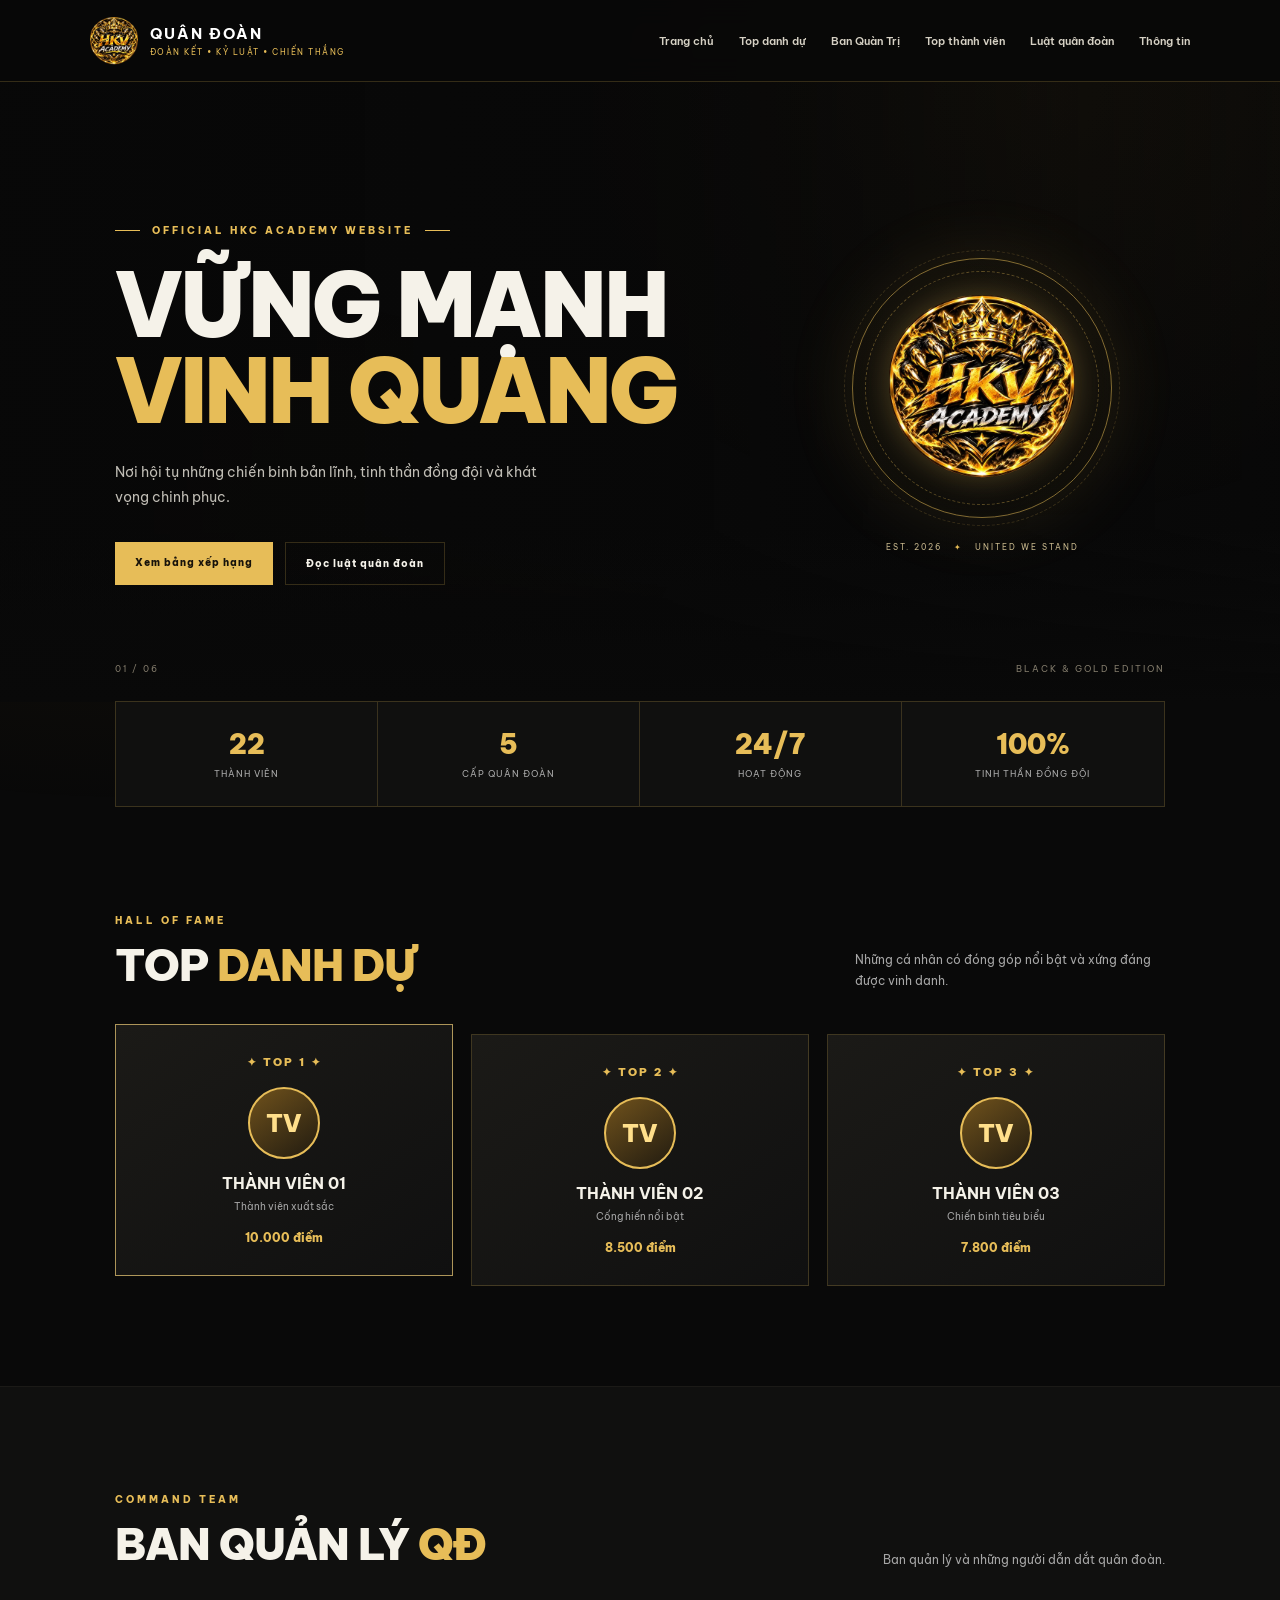
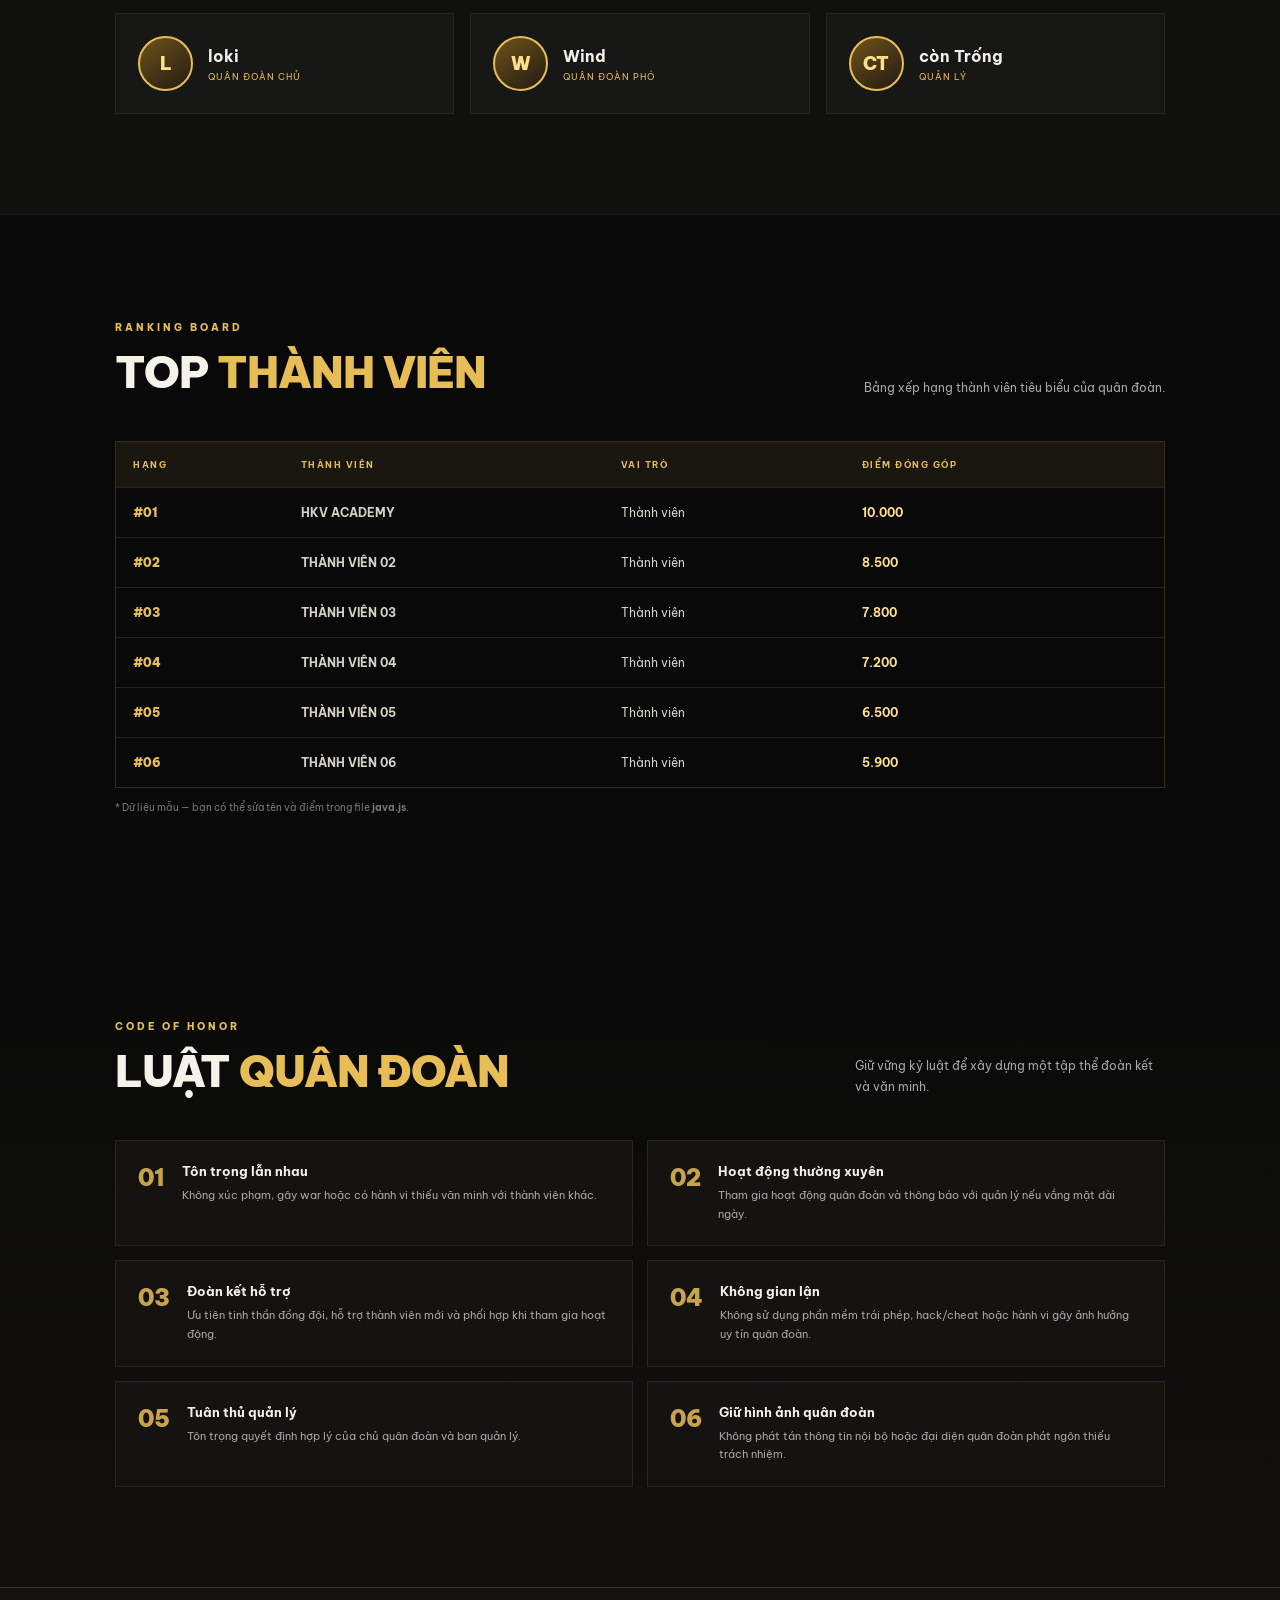
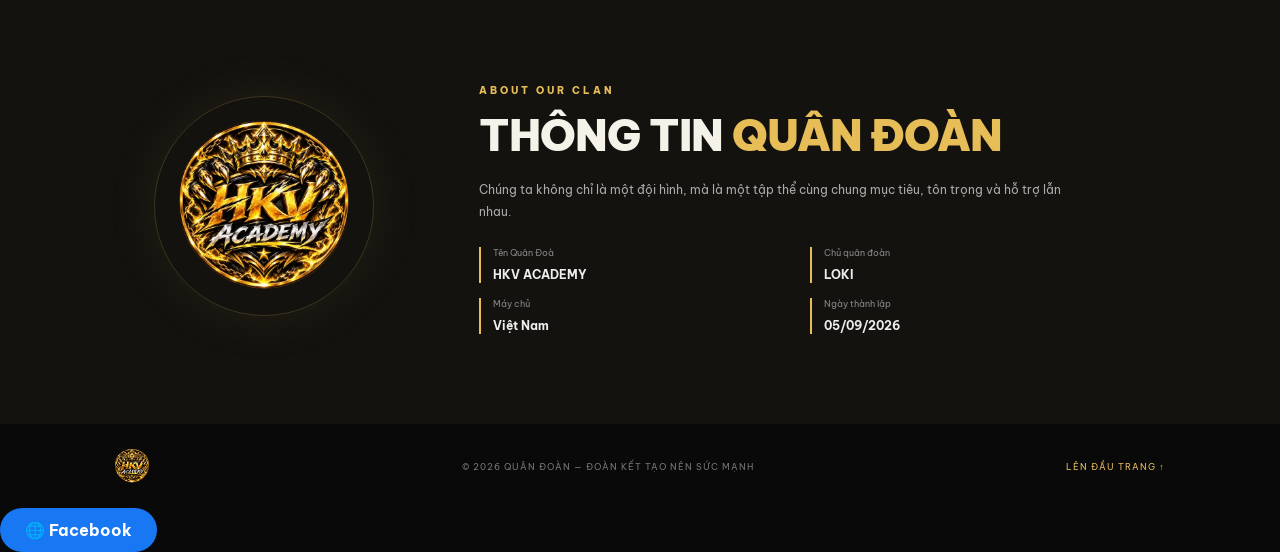
==== commit ab3c0dac: "Update index.html" ====
--- a/index.html
+++ b/index.html
@@ -60,7 +60,7 @@
 
     <section class="section dark-section" id="leaders">
       <div class="section-heading">
-        <div><span class="kicker">COMMAND TEAM</span><h2>TOP <em>QĐC</em></h2></div>
+        <div><span class="kicker">COMMAND TEAM</span><h2>BAN QUẢN LÝ <em>QĐ</em></h2></div>
         <p>Ban quản lý và những người dẫn dắt quân đoàn.</p>
       </div>
       <div class="leader-grid" id="leaderList"></div>
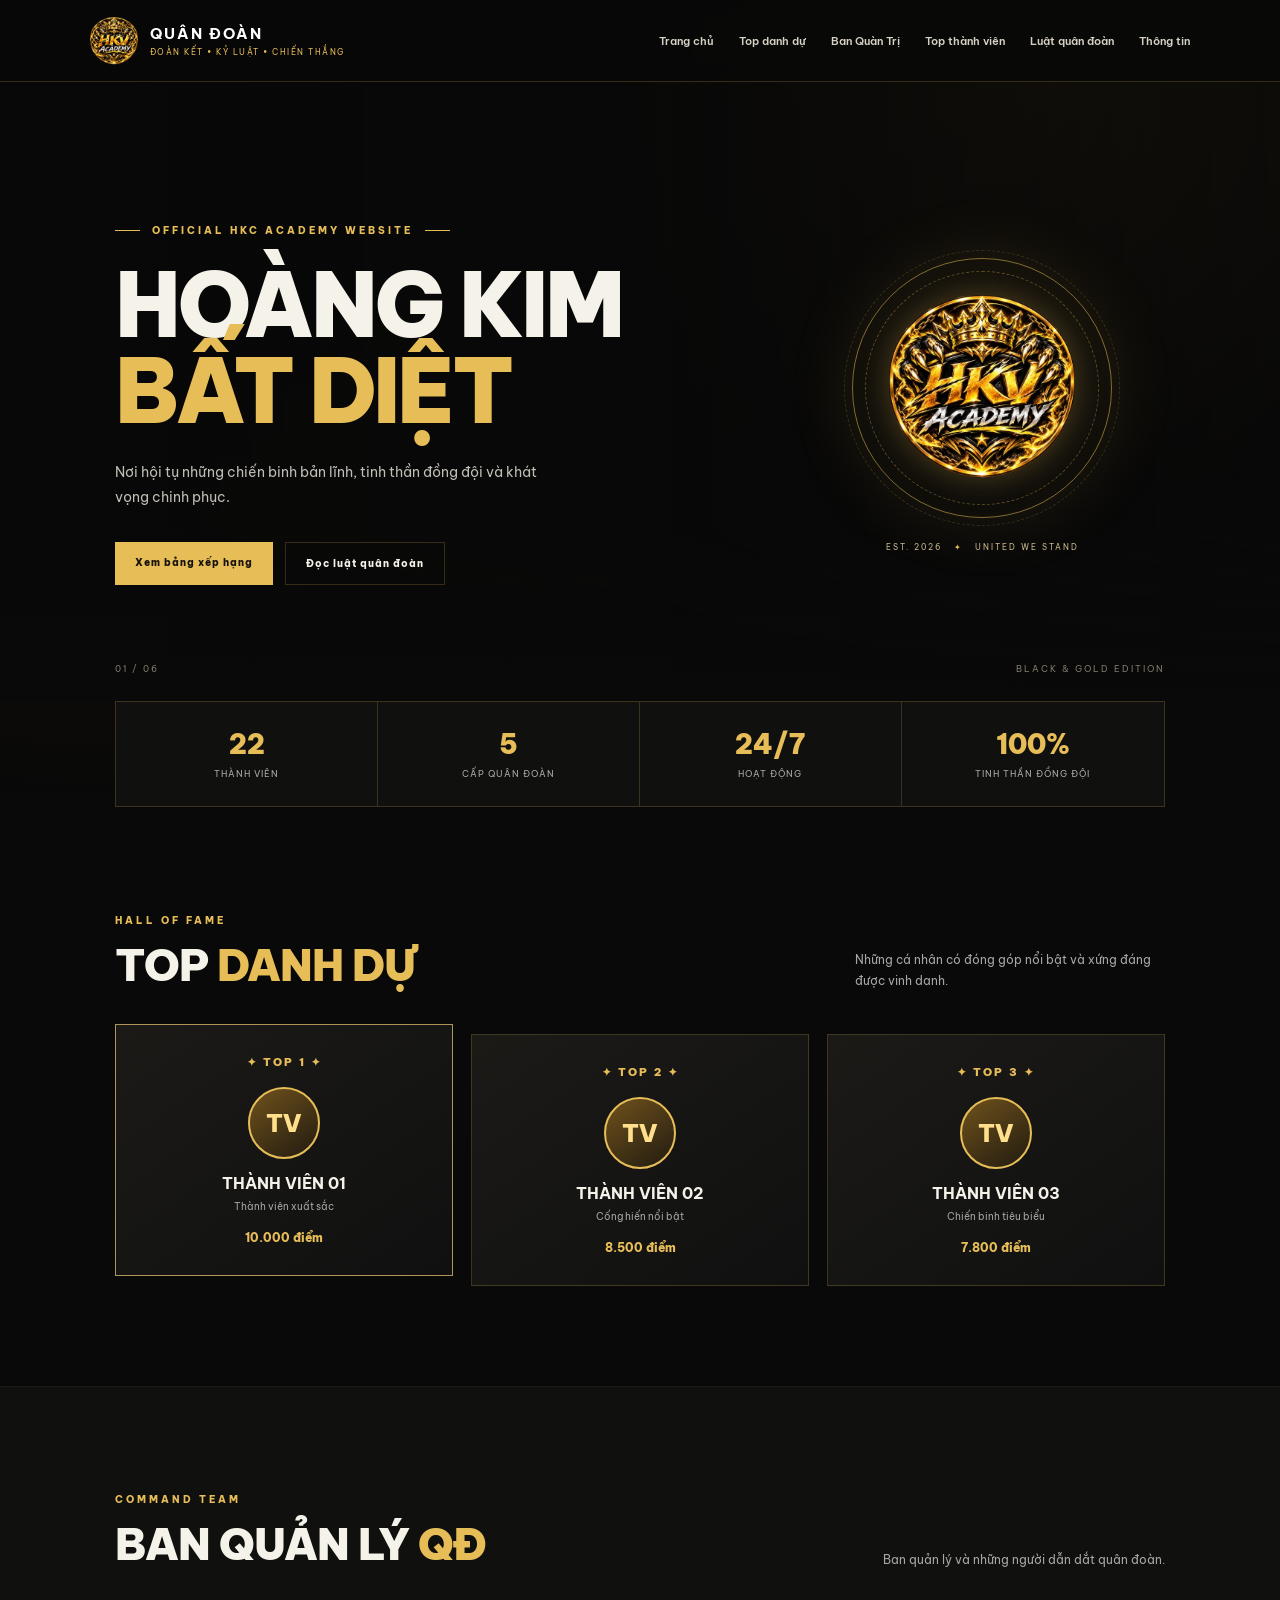
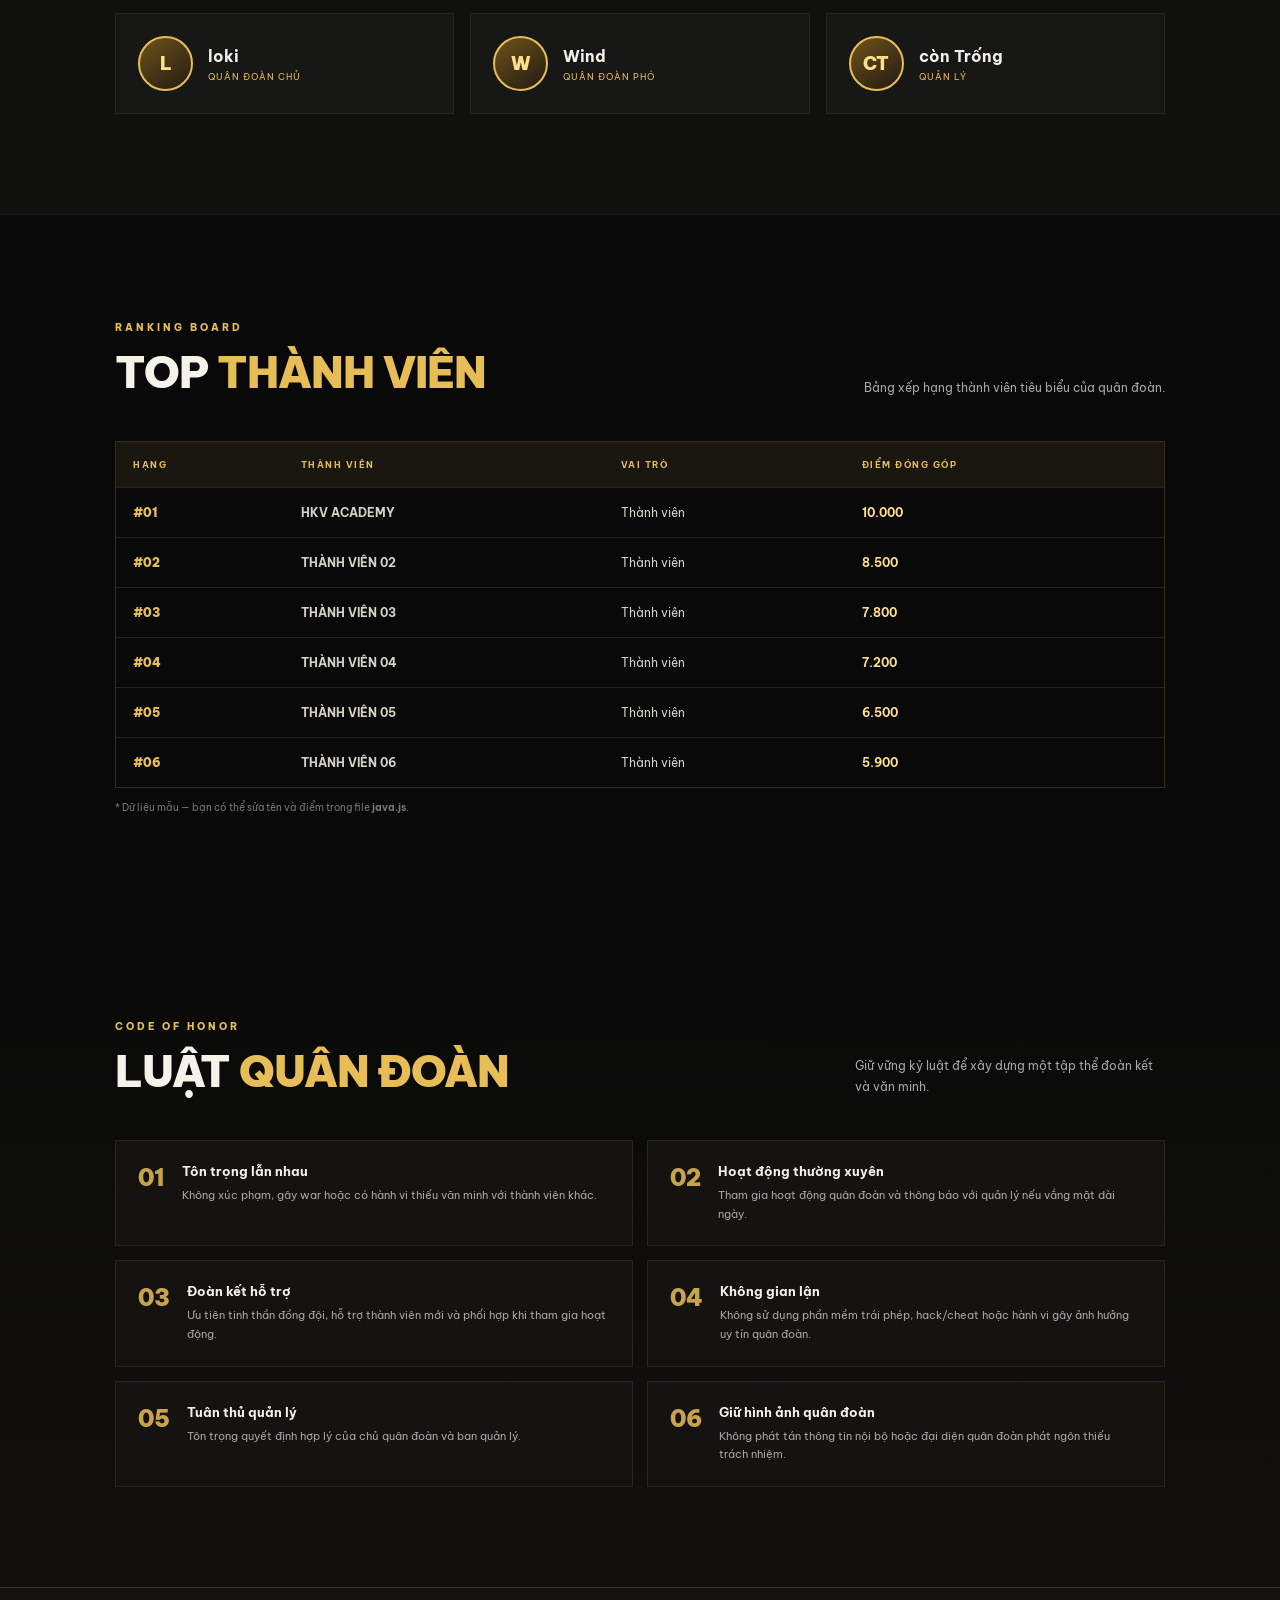
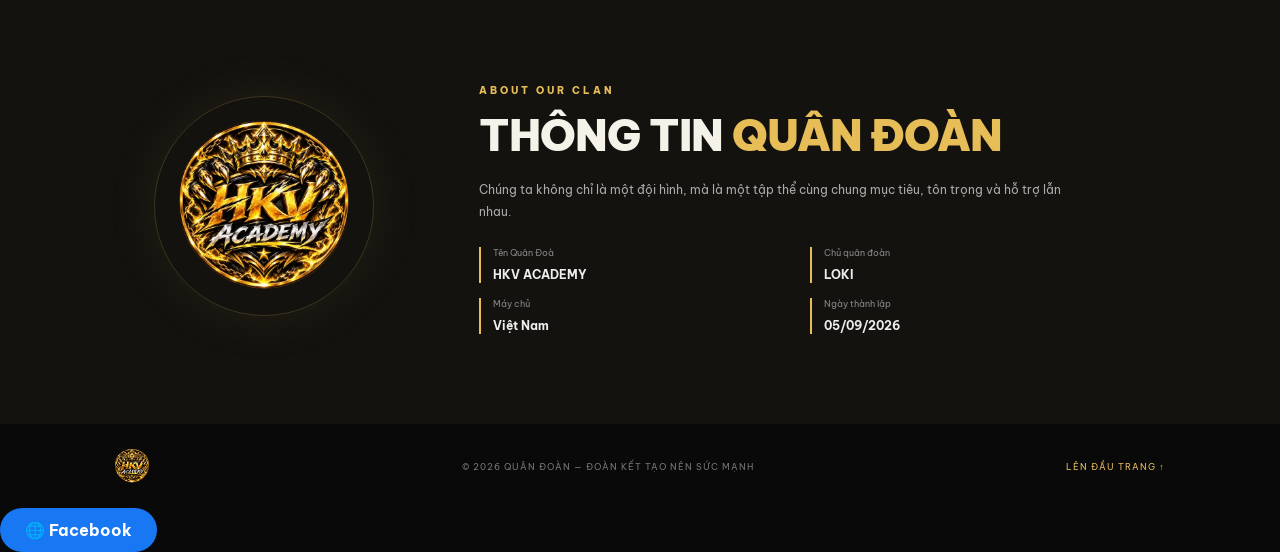
==== commit ff1d447a: "Update index.html" ====
--- a/index.html
+++ b/index.html
@@ -29,7 +29,7 @@
     <section class="hero" id="home">
       <div class="hero-content">
         <div class="eyebrow"><span></span> OFFICIAL HKC ACADEMY WEBSITE <span></span></div>
-        <h1>VỮNG MẠNH<br><em>VINH QUANG</em></h1>
+        <h1>HOÀNG KIM <br><em>BẤT DIỆT</em></h1>
         <p>Nơi hội tụ những chiến binh bản lĩnh, tinh thần đồng đội và khát vọng chinh phục.</p>
         <div class="hero-actions">
           <a class="btn btn-gold" href="#members">Xem bảng xếp hạng</a>
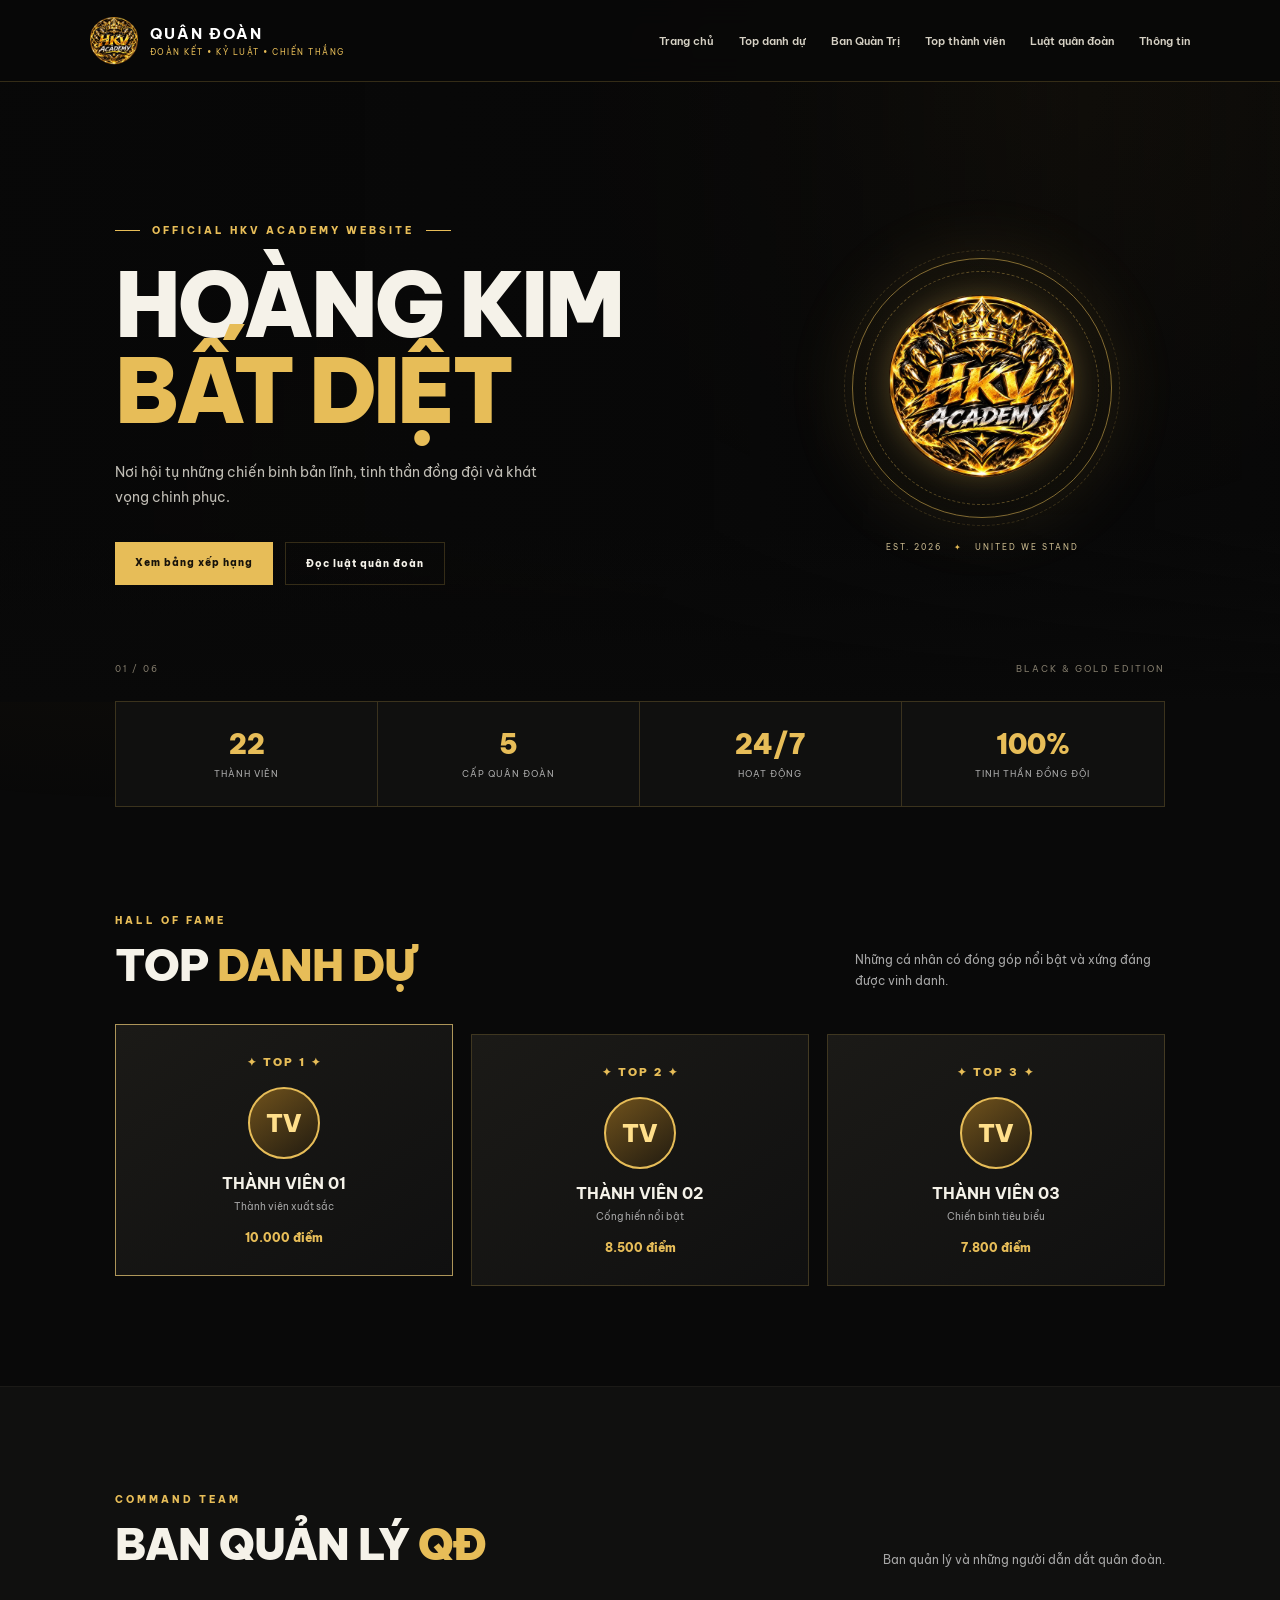
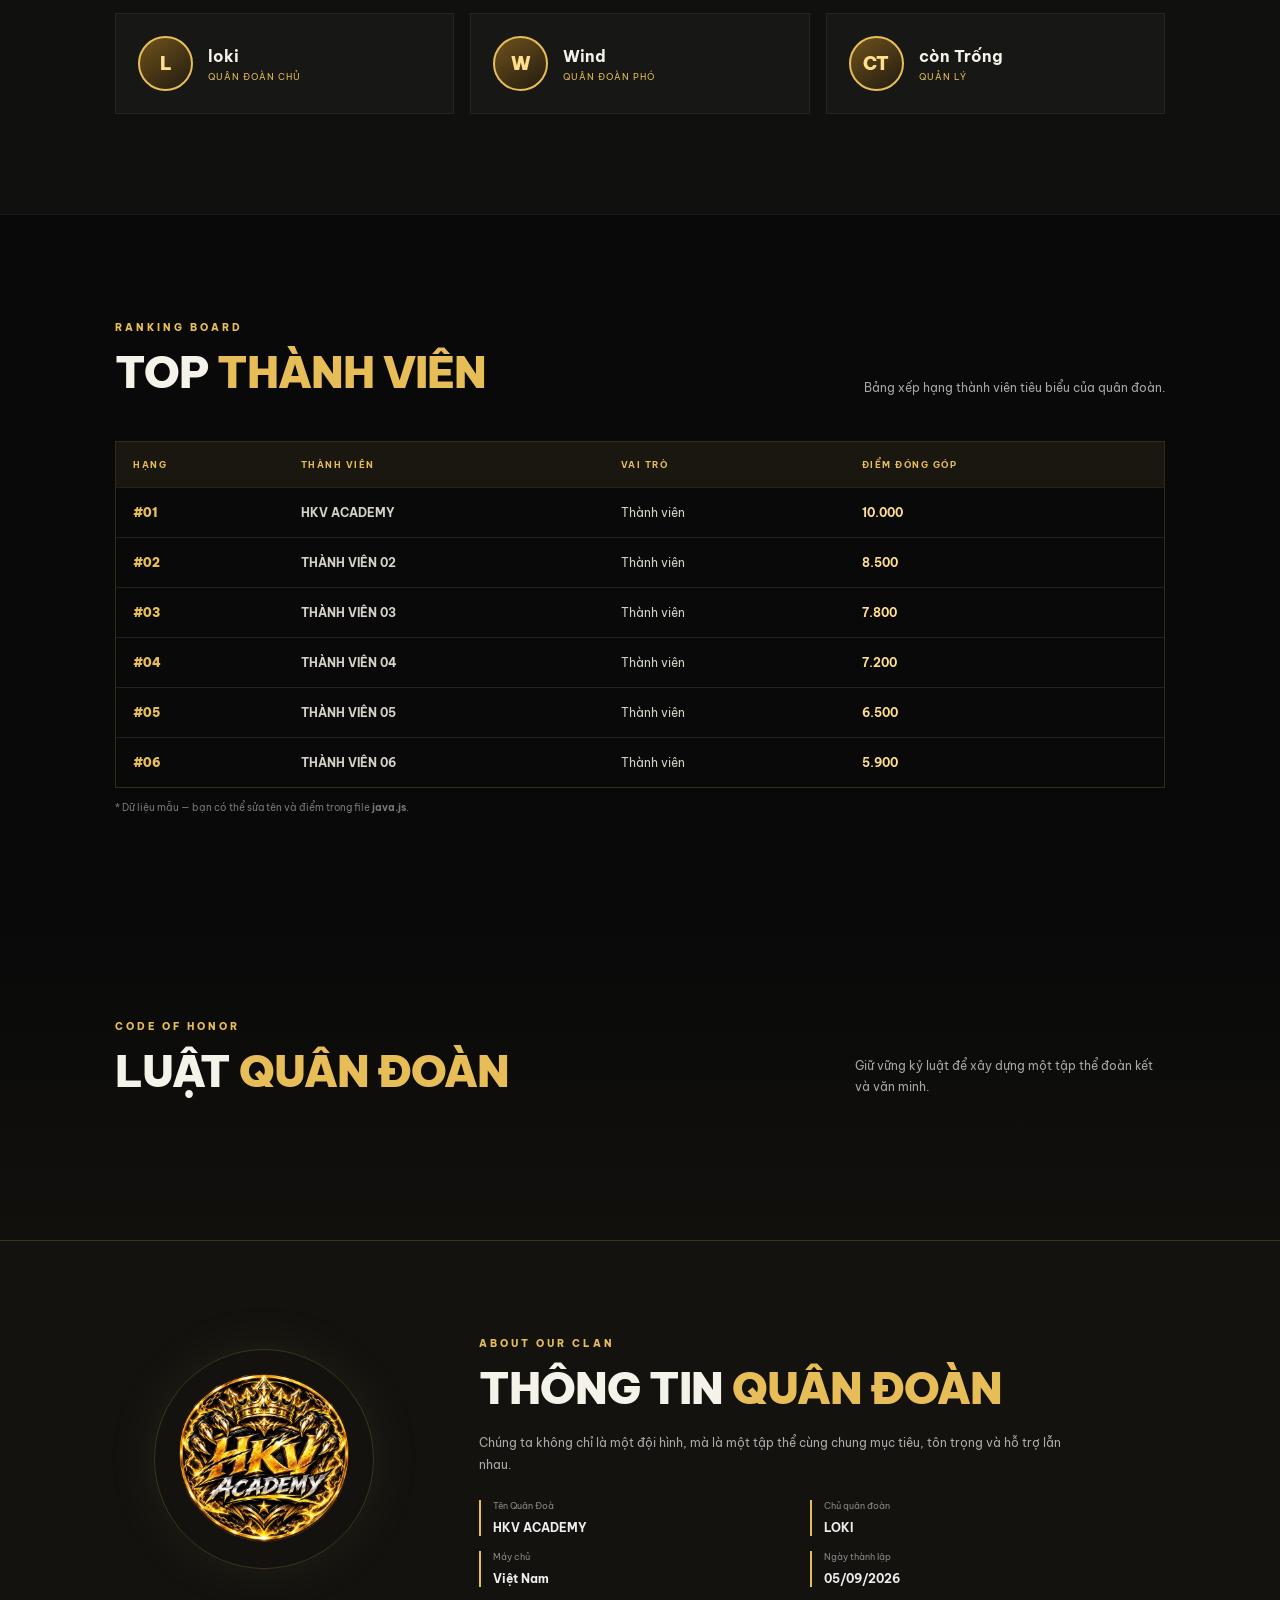
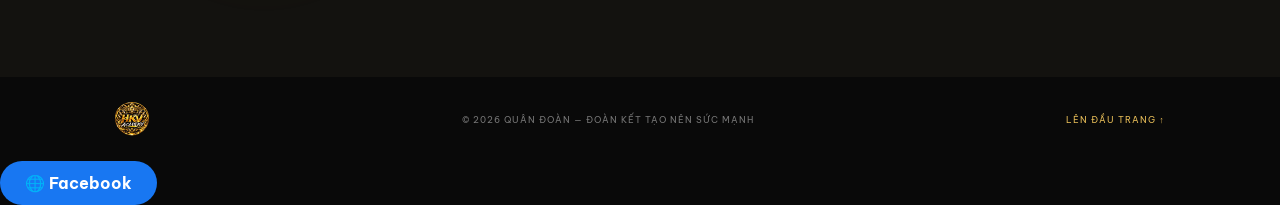
==== commit 9bacd0e3: "Update index.html" ====
--- a/index.html
+++ b/index.html
@@ -28,7 +28,7 @@
   <main>
     <section class="hero" id="home">
       <div class="hero-content">
-        <div class="eyebrow"><span></span> OFFICIAL HKC ACADEMY WEBSITE <span></span></div>
+        <div class="eyebrow"><span></span> OFFICIAL HKV ACADEMY WEBSITE <span></span></div>
         <h1>HOÀNG KIM <br><em>BẤT DIỆT</em></h1>
         <p>Nơi hội tụ những chiến binh bản lĩnh, tinh thần đồng đội và khát vọng chinh phục.</p>
         <div class="hero-actions">
